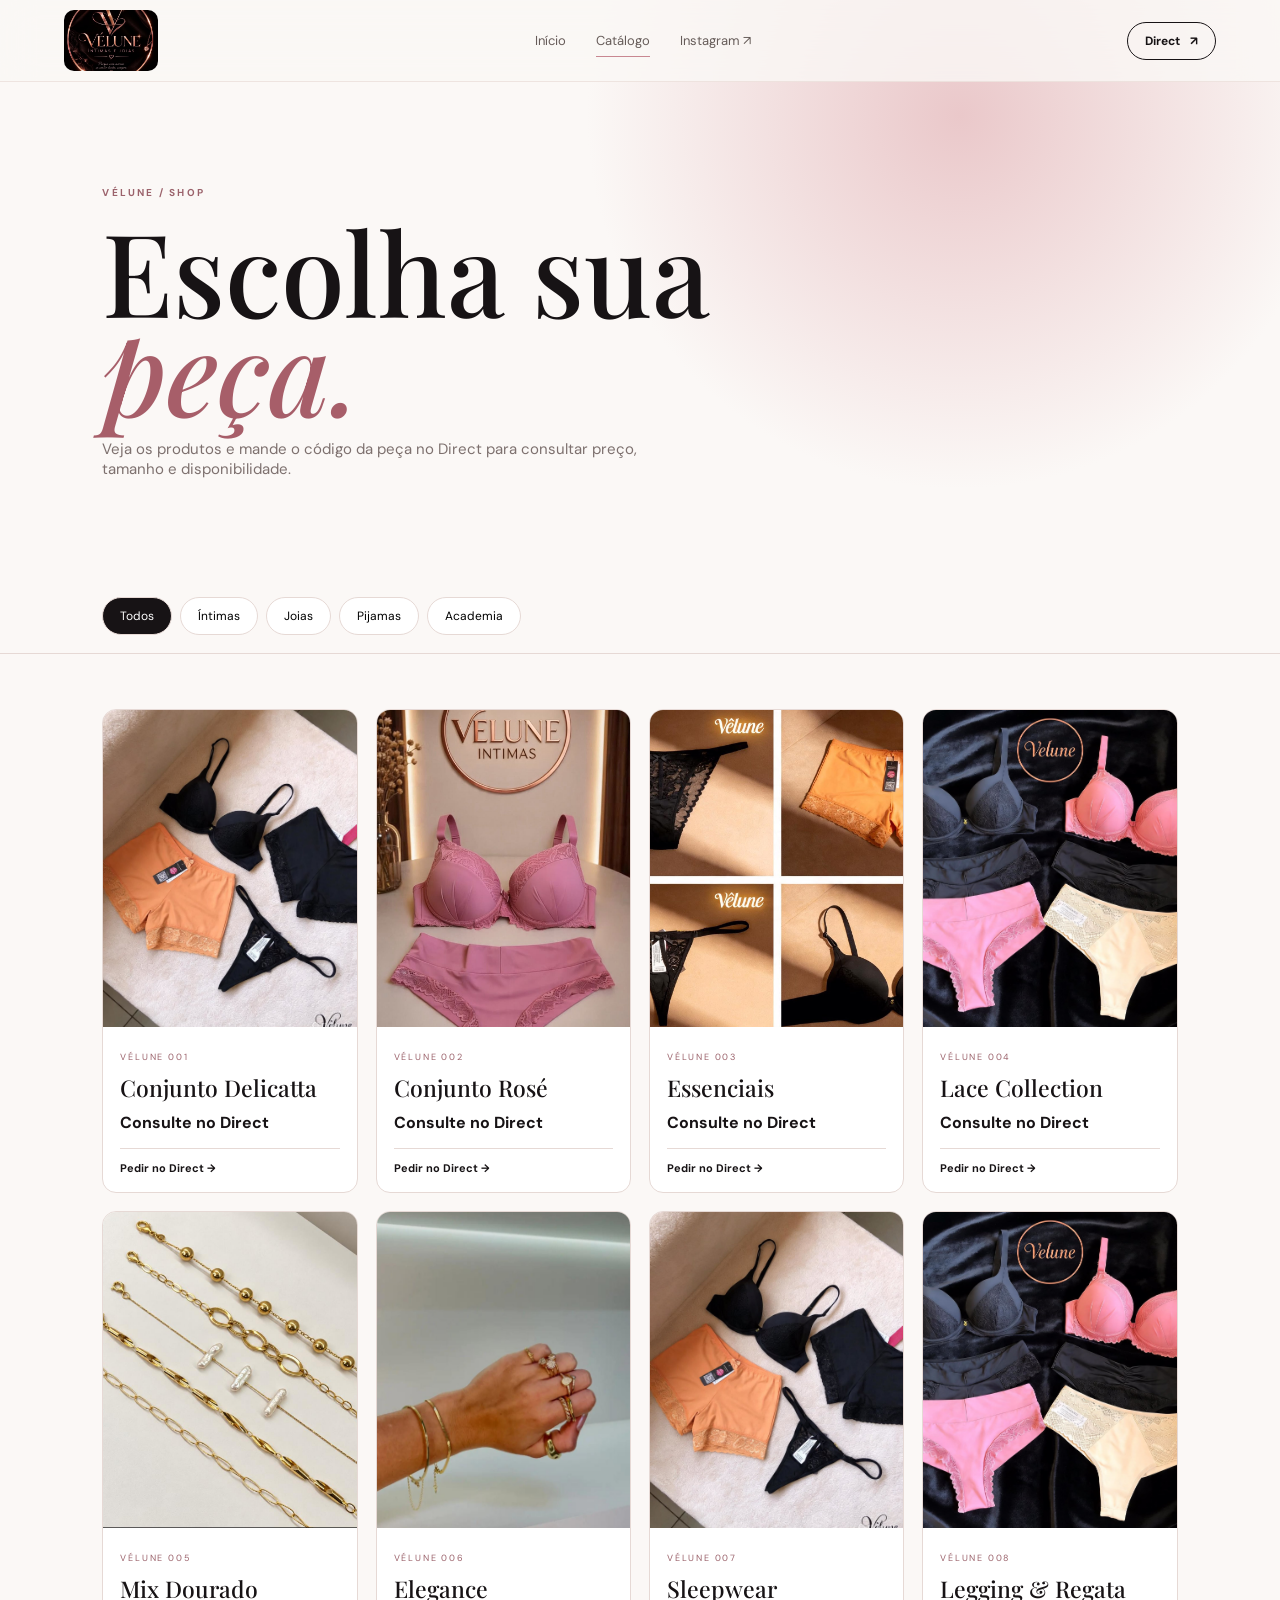
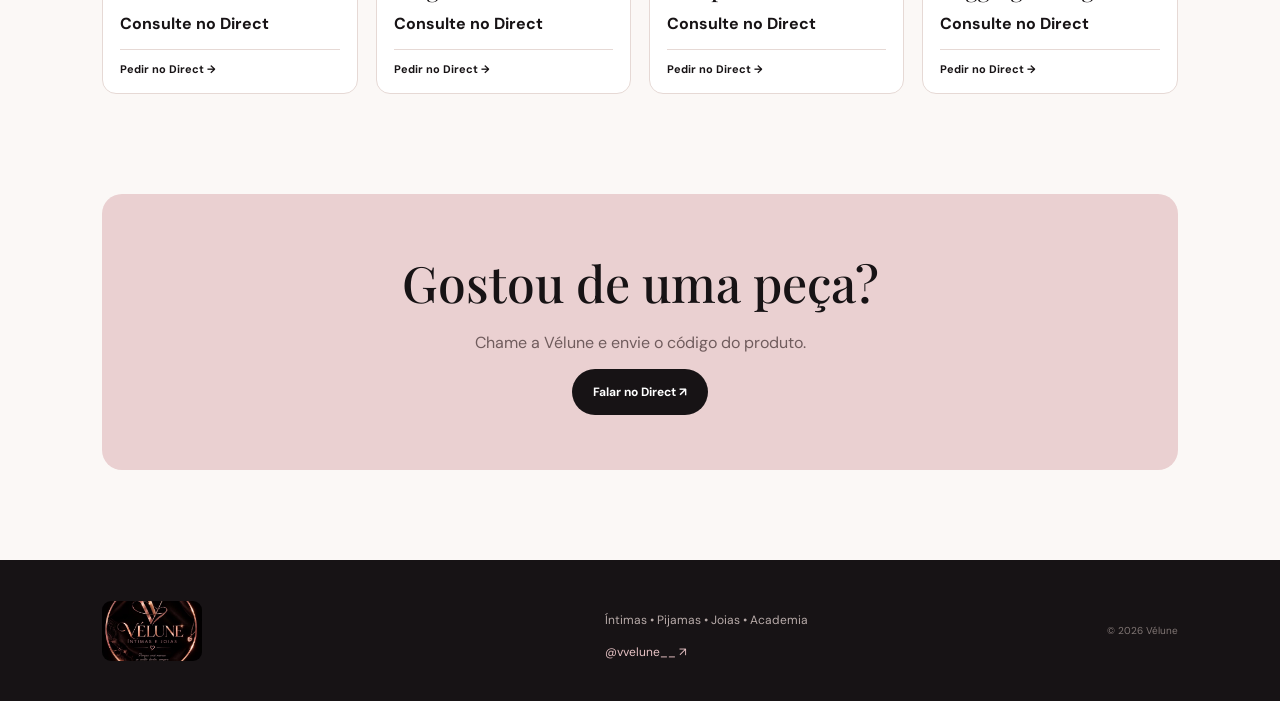
==== catalogo.html @ fad0ec9d "Add files via upload" ====
<!DOCTYPE html>
<html lang="pt-BR">
<head>
<meta charset="UTF-8"><meta name="viewport" content="width=device-width,initial-scale=1">
<title>Catálogo — Vélune</title>
<link rel="preconnect" href="https://fonts.googleapis.com"><link rel="preconnect" href="https://fonts.gstatic.com" crossorigin>
<link href="https://fonts.googleapis.com/css2?family=DM+Sans:wght@400;500;600;700&family=Playfair+Display:ital,wght@0,500;0,600;1,500&display=swap" rel="stylesheet">
<link rel="stylesheet" href="style.css">
</head>
<body>
<header class="header">
<a href="index.html" class="logo"><img src="assets/logo-principal.jpeg" alt="Vélune"></a>
<nav class="nav" aria-label="Navegação principal">
<a href="index.html">Início</a><a class="active" href="catalogo.html">Catálogo</a><a href="https://www.instagram.com/vvelune__/" target="_blank" rel="noopener noreferrer" rel="noopener noreferrer">Instagram ↗</a>
</nav>
<a class="header-btn" href="https://ig.me/m/vvelune__" target="_blank" rel="noopener noreferrer">Direct <span>↗</span></a><button class="menu" aria-label="Abrir menu" aria-expanded="false" type="button">☰</button>
</header>
<section class="catalog-hero"><div class="reveal"><small>VÉLUNE / SHOP</small><h1>Escolha sua<br><i>peça.</i></h1><p>Veja os produtos e mande o código da peça no Direct para consultar preço, tamanho e disponibilidade.</p></div></section>
<div class="filters"><button class="active" data-cat="all">Todos</button><button data-cat="intimas">Íntimas</button><button data-cat="joias">Joias</button><button data-cat="pijamas">Pijamas</button><button data-cat="fitness">Academia</button></div>
<section class="products">
<article class="product reveal" data-cat="intimas" id="intimas"><div class="product-img"><img src="assets/intimas-conjunto.jpeg" alt="Conjunto íntimo"></div><div class="product-info"><small>VÉLUNE 001</small><h3>Conjunto Delicatta</h3><strong class="price">Consulte no Direct</strong><a href="https://ig.me/m/vvelune__" target="_blank" rel="noopener noreferrer">Pedir no Direct →</a></div></article>
<article class="product reveal" data-cat="intimas"><div class="product-img"><img src="assets/logo-pink.jpeg" alt="Conjunto rosa"></div><div class="product-info"><small>VÉLUNE 002</small><h3>Conjunto Rosé</h3><strong class="price">Consulte no Direct</strong><a href="https://ig.me/m/vvelune__" target="_blank" rel="noopener noreferrer">Pedir no Direct →</a></div></article>
<article class="product reveal" data-cat="intimas"><div class="product-img"><img src="assets/intimas-colagem.jpeg" alt="Linha íntima"></div><div class="product-info"><small>VÉLUNE 003</small><h3>Essenciais</h3><strong class="price">Consulte no Direct</strong><a href="https://ig.me/m/vvelune__" target="_blank" rel="noopener noreferrer">Pedir no Direct →</a></div></article>
<article class="product reveal" data-cat="intimas"><div class="product-img"><img src="assets/intimas-variedades.jpeg" alt="Lingerie"></div><div class="product-info"><small>VÉLUNE 004</small><h3>Lace Collection</h3><strong class="price">Consulte no Direct</strong><a href="https://ig.me/m/vvelune__" target="_blank" rel="noopener noreferrer">Pedir no Direct →</a></div></article>
<article class="product reveal" data-cat="joias" id="joias"><div class="product-img"><img src="assets/joias-colecao.jpeg" alt="Joias douradas"></div><div class="product-info"><small>VÉLUNE 005</small><h3>Mix Dourado</h3><strong class="price">Consulte no Direct</strong><a href="https://ig.me/m/vvelune__" target="_blank" rel="noopener noreferrer">Pedir no Direct →</a></div></article>
<article class="product reveal" data-cat="joias"><div class="product-img"><img src="assets/joias-mao.jpeg" alt="Anéis e pulseiras"></div><div class="product-info"><small>VÉLUNE 006</small><h3>Elegance</h3><strong class="price">Consulte no Direct</strong><a href="https://ig.me/m/vvelune__" target="_blank" rel="noopener noreferrer">Pedir no Direct →</a></div></article>
<article class="product reveal" data-cat="pijamas" id="pijamas"><div class="product-img"><img src="assets/intimas-conjunto.jpeg" alt="Pijamas — consulte modelos"></div><div class="product-info"><small>VÉLUNE 007</small><h3>Sleepwear</h3><strong class="price">Consulte no Direct</strong><a href="https://ig.me/m/vvelune__" target="_blank" rel="noopener noreferrer">Pedir no Direct →</a></div></article>
<article class="product reveal" data-cat="fitness" id="fitness"><div class="product-img"><img src="assets/intimas-variedades.jpeg" alt="Academia — consulte modelos"></div><div class="product-info"><small>VÉLUNE 008</small><h3>Legging & Regata</h3><strong class="price">Consulte no Direct</strong><a href="https://ig.me/m/vvelune__" target="_blank" rel="noopener noreferrer">Pedir no Direct →</a></div></article>
</section>
<section class="catalog-bottom"><h2>Gostou de uma peça?</h2><p>Chame a Vélune e envie o código do produto.</p><a class="btn btn-dark" href="https://ig.me/m/vvelune__" target="_blank" rel="noopener noreferrer">Falar no Direct ↗</a></section>
<footer><div class="footer-logo"><img src="assets/logo-principal.jpeg" alt="Vélune"></div><div><p>Íntimas • Pijamas • Joias • Academia</p><a href="https://www.instagram.com/vvelune__/" target="_blank" rel="noopener noreferrer">@vvelune__ ↗</a></div><small>© 2026 Vélune</small></footer>
<script src="script.js"></script>
</body>
</html>
---- style.css ----
:root{--ink:#171315;--rose:#c88791;--rose2:#e8c3c5;--cream:#f7f1ee;--line:#e6d9d5;--muted:#7d706e;--white:#fff}
*{box-sizing:border-box}html{scroll-behavior:smooth}body{margin:0;color:var(--ink);background:#fbf8f6;font-family:"DM Sans",sans-serif;overflow-x:hidden}a{text-decoration:none;color:inherit}img{display:block;width:100%;height:100%;object-fit:cover}.header{height:82px;padding:9px 5vw;display:flex;align-items:center;justify-content:space-between;gap:30px;position:fixed;top:0;width:100%;z-index:30;background:rgba(251,248,246,.8);backdrop-filter:blur(18px);border-bottom:1px solid rgba(230,217,213,.65)}.logo{width:94px;height:61px;border-radius:10px;overflow:hidden;background:#fff}.nav{display:flex;gap:30px;font-size:13px;color:#665c59}.nav a{position:relative;padding:8px 0}.nav a:after{content:"";position:absolute;left:0;bottom:0;width:0;height:1px;background:var(--rose);transition:.3s}.nav a:hover:after,.nav .active:after{width:100%}.header-btn{border:1px solid var(--ink);border-radius:100px;padding:10px 17px;font-size:12px;font-weight:700}.header-btn span{margin-left:7px}.menu{display:none;background:none;border:0;font-size:22px}.hero{min-height:100vh;padding:150px 8vw 70px;display:grid;grid-template-columns:.95fr 1.05fr;gap:6vw;align-items:center;position:relative;overflow:hidden;background:linear-gradient(115deg,#fbf8f6 48%,#f1e2df 48%)}.hero-bg{position:absolute;width:600px;height:600px;border-radius:50%;background:#e7c1c3;filter:blur(90px);opacity:.3;right:-220px;top:90px;animation:pulse 7s ease-in-out infinite}.hero-content{position:relative;z-index:2}.pill{font-size:10px;letter-spacing:.22em;font-weight:700;color:#916069}.pill span{display:inline-block;width:7px;height:7px;border-radius:50%;background:var(--rose);margin-right:8px;animation:blink 1.5s infinite}.hero h1{font-family:"Playfair Display",serif;font-size:clamp(62px,8vw,112px);line-height:.86;font-weight:500;letter-spacing:-.055em;margin:22px 0}.hero h1 i,.section h2 i,.editorial h2 i,.statement h2 i,.ig-head h2 i,.catalog-hero h1 i{font-weight:500;color:#a75e69}.hero-content>p{max-width:480px;color:var(--muted);font-size:16px}.hero-buttons{display:flex;gap:10px;flex-wrap:wrap;margin-top:30px}.btn{display:inline-flex;align-items:center;justify-content:center;padding:15px 21px;border-radius:100px;font-size:12px;font-weight:700;transition:.25s}.btn:hover{transform:translateY(-4px);box-shadow:0 15px 30px #4c25251a}.btn-dark{background:var(--ink);color:#fff}.btn-light{background:#fff;border:1px solid var(--line)}.hero-gallery{height:650px;position:relative;max-width:630px;width:100%;justify-self:end}.hero-main{position:absolute;inset:0 12% 0 5%;border-radius:220px 20px 20px 20px;overflow:hidden;box-shadow:0 35px 80px #44282a26}.hero-side{position:absolute;width:36%;height:42%;right:0;bottom:2%;border:8px solid #fbf8f6;border-radius:16px;overflow:hidden;box-shadow:0 20px 50px #44282a20}.circle-stamp{position:absolute;left:-35px;top:12%;width:112px;height:112px;border-radius:50%;background:var(--ink);color:#fff;display:flex;flex-direction:column;align-items:center;justify-content:center;text-align:center;font-family:"Playfair Display",serif;font-size:20px;transform:rotate(-12deg);box-shadow:0 20px 40px #0002}.circle-stamp small{font:7px "DM Sans";letter-spacing:.18em;margin-top:5px}.float{animation:float 5s ease-in-out infinite}.float-slow{animation:float 6.5s ease-in-out infinite reverse}.scroll{position:absolute;bottom:25px;left:8vw;font-size:9px;letter-spacing:.25em;color:#8e817e}.scroll span{font-size:16px;margin-left:8px}.ticker{overflow:hidden;white-space:nowrap;background:var(--ink);color:#fff;font-family:"Playfair Display",serif;font-size:27px;padding:16px 0}.ticker div{display:inline-block;animation:ticker 25s linear infinite}.ticker span{color:var(--rose2);margin:0 18px}.section{padding:120px 8vw}.section-top{display:flex;justify-content:space-between;align-items:end;margin-bottom:45px}.section-top small,.editorial small,.statement small,.ig-head small,.catalog-hero small{font-size:10px;letter-spacing:.22em;font-weight:700;color:#9b626b}.section h2,.editorial h2,.ig-head h2{font:500 clamp(48px,6vw,76px)/.92 "Playfair Display";letter-spacing:-.04em;margin:12px 0}.section-top>p{max-width:370px;color:var(--muted);font-size:14px}.cards{display:grid;grid-template-columns:1fr 1fr 1fr;grid-auto-rows:330px;gap:15px}.collection-card{position:relative;overflow:hidden;border-radius:16px;cursor:pointer}.collection-card.tall{grid-row:span 2}.collection-card img{transition:transform .8s cubic-bezier(.2,.8,.2,1)}.collection-card:hover img{transform:scale(1.08)}.overlay{position:absolute;inset:0;background:linear-gradient(transparent 35%,#000b)}.card-copy{position:absolute;left:25px;right:25px;bottom:22px;color:#fff}.card-copy span{font-size:9px;letter-spacing:.2em;opacity:.7}.card-copy h3{font:500 34px "Playfair Display";margin:5px 0}.card-copy b{font-size:10px;letter-spacing:.08em}.editorial{display:grid;grid-template-columns:1.1fr .9fr;min-height:700px;background:var(--cream)}.editorial-photo{min-height:600px;overflow:hidden}.editorial-photo img{transition:transform 1.2s}.editorial:hover .editorial-photo img{transform:scale(1.04)}.editorial-copy{padding:80px 9vw;display:flex;flex-direction:column;justify-content:center}.editorial-copy p{max-width:480px;color:var(--muted);font-size:15px;line-height:1.8}.underlink{font-weight:700;font-size:12px;border-bottom:1px solid var(--ink);width:max-content;padding-bottom:8px;margin-top:20px}.underlink span{margin-left:15px}.statement{min-height:430px;background:#1b1516;color:#fff;display:flex;align-items:center;justify-content:center;text-align:center;gap:50px;padding:70px 20px}.statement-mark{width:125px;height:125px;border:1px solid #a9787c;border-radius:50%;display:grid;place-items:center;font:60px "Playfair Display";color:#e5b7bb;animation:spin 16s linear infinite}.statement h2{font:500 50px/1 "Playfair Display";margin:12px 0}.statement h2 i{color:#e5b7bb}.instagram{padding:110px 8vw}.ig-head{display:flex;justify-content:space-between;align-items:end;margin-bottom:40px}.ig-grid{display:grid;grid-template-columns:repeat(4,1fr);gap:12px}.ig-grid img{aspect-ratio:1/1;border-radius:12px;transition:transform .4s}.ig-grid img:hover{transform:translateY(-8px) rotate(1deg)}footer{background:var(--ink);color:#fff;padding:40px 8vw;display:grid;grid-template-columns:1fr 1fr auto;align-items:center;gap:30px}footer img{width:100px;height:60px;border-radius:9px}footer p,footer a{font-size:12px;color:#b8aba9}footer a{color:#e8c3c5}footer small{font-size:10px;color:#807674}.catalog-hero{padding:180px 8vw 85px;background:radial-gradient(circle at 75% 20%,#eac8ca,#fbf8f6 35%)}.catalog-hero h1{font:500 clamp(65px,9vw,120px)/.86 "Playfair Display";margin:20px 0}.catalog-hero p{max-width:600px;color:var(--muted);font-size:15px}.filters{position:sticky;top:82px;z-index:10;padding:18px 8vw;background:#fbf8f6ee;backdrop-filter:blur(14px);display:flex;gap:8px;border-bottom:1px solid var(--line)}.filters button{border:1px solid var(--line);background:#fff;padding:10px 17px;border-radius:100px;font:12px "DM Sans";cursor:pointer}.filters button.active,.filters button:hover{background:var(--ink);color:#fff}.products{padding:55px 8vw 100px;display:grid;grid-template-columns:repeat(4,1fr);gap:18px}.product{background:#fff;border:1px solid var(--line);border-radius:14px;overflow:hidden;transition:.35s}.product:hover{transform:translateY(-8px);box-shadow:0 25px 60px #4d2b2b18}.product-img{aspect-ratio:4/5;overflow:hidden}.product-img img{transition:transform .6s}.product:hover .product-img img{transform:scale(1.06)}.product-info{padding:17px}.product-info small{font-size:9px;letter-spacing:.2em;color:#9b626b}.product-info h3{font:500 23px "Playfair Display";margin:7px 0}.product-info strong{display:block;margin:9px 0 15px}.product-info a{font-size:11px;font-weight:700;border-top:1px solid var(--line);display:block;padding-top:12px}.catalog-bottom{margin:0 8vw 90px;padding:55px;text-align:center;background:#ead0d1;border-radius:20px}.catalog-bottom h2{font:500 50px "Playfair Display";margin:0 0 10px}.catalog-bottom p{color:#705c5d}.reveal{opacity:0;transform:translateY(35px);transition:opacity .8s ease,transform .8s ease}.reveal.visible{opacity:1;transform:none}.cursor,.cursor-ring{display:none;position:fixed;pointer-events:none;z-index:100}.cursor{width:7px;height:7px;background:var(--rose);border-radius:50%}.cursor-ring{width:32px;height:32px;border:1px solid #b56c7588;border-radius:50%;margin:-13px 0 0 -13px;transition:.08s}@keyframes float{50%{transform:translateY(-13px) rotate(1deg)}}@keyframes pulse{50%{transform:scale(1.15);opacity:.42}}@keyframes blink{50%{opacity:.25}}@keyframes ticker{to{transform:translateX(-50%)}}@keyframes spin{to{transform:rotate(360deg)}}@media(min-width:1000px){.cursor,.cursor-ring{display:block}}@media(max-width:850px){.header{height:70px;padding:8px 18px}.nav{display:none}.menu{display:block}.header-btn{font-size:10px}.hero{padding:125px 20px 60px;display:block;background:#fbf8f6}.hero h1{font-size:65px}.hero-gallery{height:480px;margin-top:35px}.hero-main{inset:0 8% 0 3%;border-radius:170px 15px 15px 15px}.hero-side{width:40%;height:40%}.circle-stamp{left:-5px}.scroll{display:none}.section,.instagram{padding:75px 20px}.section-top,.ig-head{display:block}.section-top>p{margin-top:25px}.cards{grid-template-columns:1fr 1fr;grid-auto-rows:260px}.collection-card.tall{grid-row:span 2}.editorial{grid-template-columns:1fr}.editorial-photo{min-height:430px}.editorial-copy{padding:60px 25px}.statement{display:block}.statement-mark{margin:0 auto 30px}.statement h2{font-size:39px}.ig-grid{grid-template-columns:1fr 1fr}.products{grid-template-columns:1fr 1fr;padding:35px 20px 70px}.filters{padding:12px 20px;top:70px;overflow:auto}.catalog-hero{padding:135px 20px 65px}.catalog-bottom{margin:0 20px 70px;padding:35px 20px}.catalog-bottom h2{font-size:38px}footer{grid-template-columns:1fr;padding:35px 20px}}@media(max-width:480px){.hero h1{font-size:56px}.hero-gallery{height:390px}.cards{grid-auto-rows:220px}.card-copy h3{font-size:27px}.products{gap:10px}.product-info{padding:12px}.product-info h3{font-size:19px}}

/* Correções de navegação, filtros e acessibilidade */
.nav{display:flex;gap:30px;font-size:13px;color:#665c59;align-items:center}
.nav a{position:relative;padding:8px 0}
.nav a:after{content:"";position:absolute;left:0;bottom:0;width:0;height:1px;background:var(--rose);transition:.3s}
.nav a:hover:after,.nav a.active:after{width:100%}
.product.is-hidden{display:none}
.product.visible{opacity:1;transform:none}
.menu{cursor:pointer;line-height:1}

@media(max-width:850px){
  .nav{
    position:absolute;
    top:70px;
    left:12px;
    right:12px;
    display:flex;
    flex-direction:column;
    align-items:stretch;
    gap:2px;
    padding:10px;
    background:rgba(251,248,246,.97);
    border:1px solid var(--line);
    border-radius:16px;
    box-shadow:0 18px 50px rgba(40,20,20,.12);
    backdrop-filter:blur(18px);
    opacity:0;
    visibility:hidden;
    transform:translateY(-8px);
    transition:.22s ease;
  }
  .nav.open{opacity:1;visibility:visible;transform:none}
  .nav a{padding:13px 12px;border-radius:10px}
  .nav a:hover{background:#f4e7e5}
  .nav a:after{display:none}
  .header-btn{margin-left:auto}
  .header{gap:10px}
  .logo{width:82px;height:54px}
  .products{grid-template-columns:repeat(2,minmax(0,1fr))}
}
@media(max-width:480px){
  .header-btn{padding:9px 12px}
  .products{grid-template-columns:1fr}
  .product-info h3{font-size:21px}
  .filters{scrollbar-width:none}
  .filters::-webkit-scrollbar{display:none}
}
@media(prefers-reduced-motion:reduce){
  html{scroll-behavior:auto}
  *,*::before,*::after{animation-duration:.01ms!important;animation-iteration-count:1!important;transition-duration:.01ms!important}
}
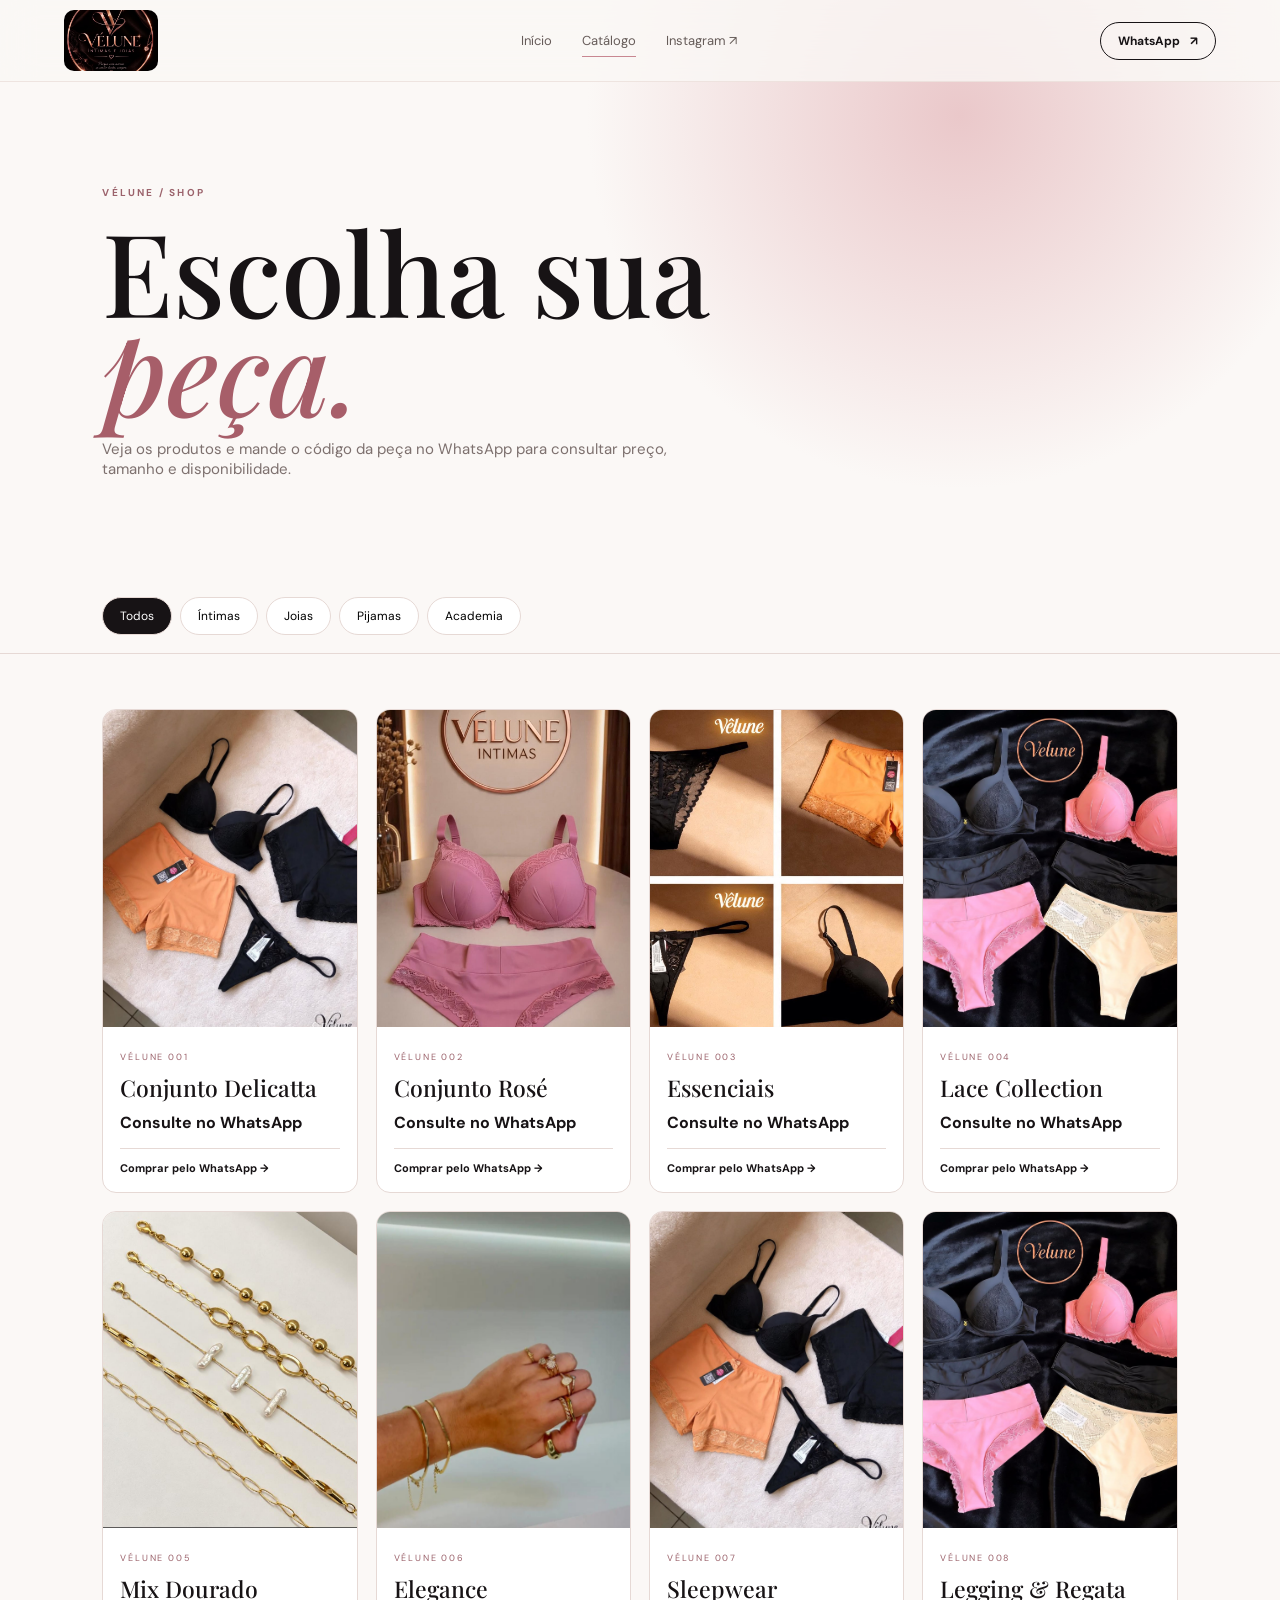
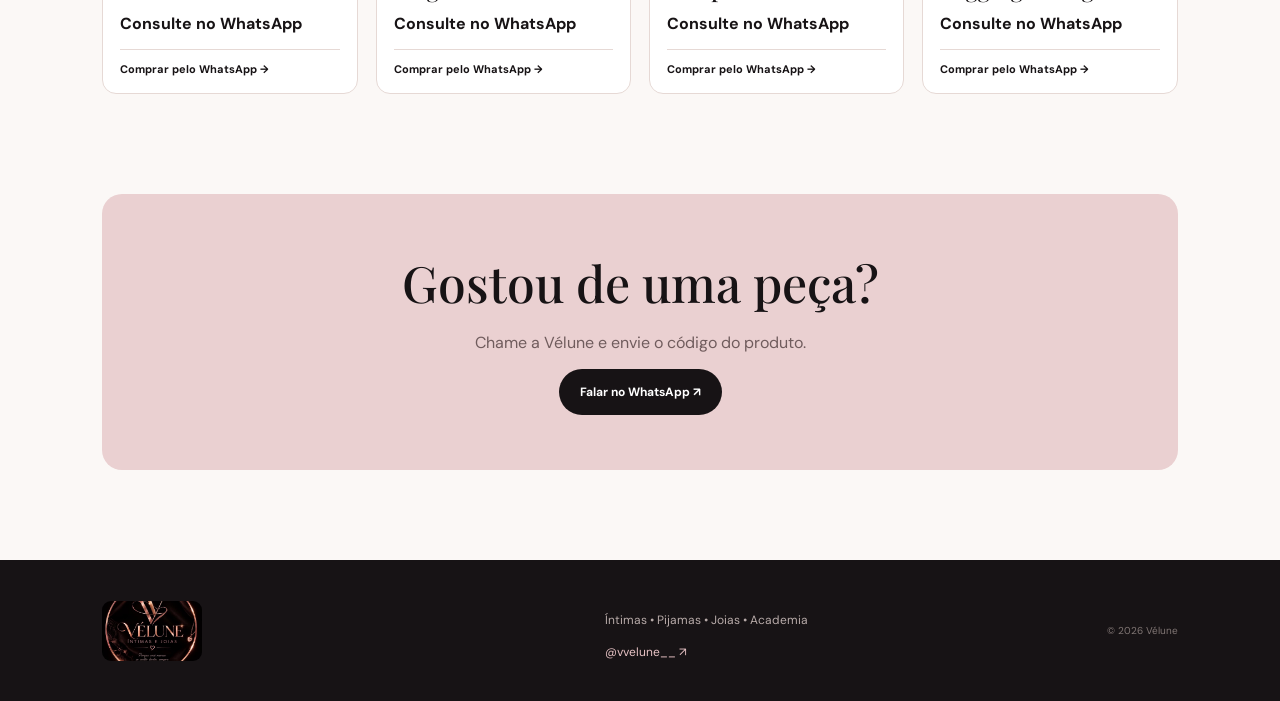
==== commit a0576220: "Add files via upload" ====
--- a/catalogo.html
+++ b/catalogo.html
@@ -11,23 +11,23 @@
 <header class="header">
 <a href="index.html" class="logo"><img src="assets/logo-principal.jpeg" alt="Vélune"></a>
 <nav class="nav" aria-label="Navegação principal">
-<a href="index.html">Início</a><a class="active" href="catalogo.html">Catálogo</a><a href="https://www.instagram.com/vvelune__/" target="_blank" rel="noopener noreferrer" rel="noopener noreferrer">Instagram ↗</a>
+<a href="index.html">Início</a><a class="active" href="catalogo.html">Catálogo</a><a href="https://www.instagram.com/vvelune__/" target="_blank" rel="noopener noreferrer">Instagram ↗</a>
 </nav>
-<a class="header-btn" href="https://ig.me/m/vvelune__" target="_blank" rel="noopener noreferrer">Direct <span>↗</span></a><button class="menu" aria-label="Abrir menu" aria-expanded="false" type="button">☰</button>
+<a class="header-btn" href="https://wa.me/5548996984121" target="_blank" rel="noopener noreferrer">WhatsApp <span>↗</span></a><button class="menu" aria-label="Abrir menu" aria-expanded="false" type="button"></button>
 </header>
-<section class="catalog-hero"><div class="reveal"><small>VÉLUNE / SHOP</small><h1>Escolha sua<br><i>peça.</i></h1><p>Veja os produtos e mande o código da peça no Direct para consultar preço, tamanho e disponibilidade.</p></div></section>
+<section class="catalog-hero"><div class="reveal"><small>VÉLUNE / SHOP</small><h1>Escolha sua<br><i>peça.</i></h1><p>Veja os produtos e mande o código da peça no WhatsApp para consultar preço, tamanho e disponibilidade.</p></div></section>
 <div class="filters"><button class="active" data-cat="all">Todos</button><button data-cat="intimas">Íntimas</button><button data-cat="joias">Joias</button><button data-cat="pijamas">Pijamas</button><button data-cat="fitness">Academia</button></div>
 <section class="products">
-<article class="product reveal" data-cat="intimas" id="intimas"><div class="product-img"><img src="assets/intimas-conjunto.jpeg" alt="Conjunto íntimo"></div><div class="product-info"><small>VÉLUNE 001</small><h3>Conjunto Delicatta</h3><strong class="price">Consulte no Direct</strong><a href="https://ig.me/m/vvelune__" target="_blank" rel="noopener noreferrer">Pedir no Direct →</a></div></article>
-<article class="product reveal" data-cat="intimas"><div class="product-img"><img src="assets/logo-pink.jpeg" alt="Conjunto rosa"></div><div class="product-info"><small>VÉLUNE 002</small><h3>Conjunto Rosé</h3><strong class="price">Consulte no Direct</strong><a href="https://ig.me/m/vvelune__" target="_blank" rel="noopener noreferrer">Pedir no Direct →</a></div></article>
-<article class="product reveal" data-cat="intimas"><div class="product-img"><img src="assets/intimas-colagem.jpeg" alt="Linha íntima"></div><div class="product-info"><small>VÉLUNE 003</small><h3>Essenciais</h3><strong class="price">Consulte no Direct</strong><a href="https://ig.me/m/vvelune__" target="_blank" rel="noopener noreferrer">Pedir no Direct →</a></div></article>
-<article class="product reveal" data-cat="intimas"><div class="product-img"><img src="assets/intimas-variedades.jpeg" alt="Lingerie"></div><div class="product-info"><small>VÉLUNE 004</small><h3>Lace Collection</h3><strong class="price">Consulte no Direct</strong><a href="https://ig.me/m/vvelune__" target="_blank" rel="noopener noreferrer">Pedir no Direct →</a></div></article>
-<article class="product reveal" data-cat="joias" id="joias"><div class="product-img"><img src="assets/joias-colecao.jpeg" alt="Joias douradas"></div><div class="product-info"><small>VÉLUNE 005</small><h3>Mix Dourado</h3><strong class="price">Consulte no Direct</strong><a href="https://ig.me/m/vvelune__" target="_blank" rel="noopener noreferrer">Pedir no Direct →</a></div></article>
-<article class="product reveal" data-cat="joias"><div class="product-img"><img src="assets/joias-mao.jpeg" alt="Anéis e pulseiras"></div><div class="product-info"><small>VÉLUNE 006</small><h3>Elegance</h3><strong class="price">Consulte no Direct</strong><a href="https://ig.me/m/vvelune__" target="_blank" rel="noopener noreferrer">Pedir no Direct →</a></div></article>
-<article class="product reveal" data-cat="pijamas" id="pijamas"><div class="product-img"><img src="assets/intimas-conjunto.jpeg" alt="Pijamas — consulte modelos"></div><div class="product-info"><small>VÉLUNE 007</small><h3>Sleepwear</h3><strong class="price">Consulte no Direct</strong><a href="https://ig.me/m/vvelune__" target="_blank" rel="noopener noreferrer">Pedir no Direct →</a></div></article>
-<article class="product reveal" data-cat="fitness" id="fitness"><div class="product-img"><img src="assets/intimas-variedades.jpeg" alt="Academia — consulte modelos"></div><div class="product-info"><small>VÉLUNE 008</small><h3>Legging & Regata</h3><strong class="price">Consulte no Direct</strong><a href="https://ig.me/m/vvelune__" target="_blank" rel="noopener noreferrer">Pedir no Direct →</a></div></article>
+<article class="product reveal" data-cat="intimas" id="intimas"><div class="product-img"><img src="assets/intimas-conjunto.jpeg" alt="Conjunto íntimo"></div><div class="product-info"><small>VÉLUNE 001</small><h3>Conjunto Delicatta</h3><strong class="price">Consulte no WhatsApp</strong><a href="https://wa.me/5548996984121?text=Ol%C3%A1%21%20Tenho%20interesse%20em%20Conjunto%20Delicatta." target="_blank" rel="noopener noreferrer">Comprar pelo WhatsApp →</a></div></article>
+<article class="product reveal" data-cat="intimas"><div class="product-img"><img src="assets/logo-pink.jpeg" alt="Conjunto rosa"></div><div class="product-info"><small>VÉLUNE 002</small><h3>Conjunto Rosé</h3><strong class="price">Consulte no WhatsApp</strong><a href="https://wa.me/5548996984121?text=Ol%C3%A1%21%20Tenho%20interesse%20em%20Conjunto%20Ros%C3%A9." target="_blank" rel="noopener noreferrer">Comprar pelo WhatsApp →</a></div></article>
+<article class="product reveal" data-cat="intimas"><div class="product-img"><img src="assets/intimas-colagem.jpeg" alt="Linha íntima"></div><div class="product-info"><small>VÉLUNE 003</small><h3>Essenciais</h3><strong class="price">Consulte no WhatsApp</strong><a href="https://wa.me/5548996984121?text=Ol%C3%A1%21%20Tenho%20interesse%20em%20Essenciais." target="_blank" rel="noopener noreferrer">Comprar pelo WhatsApp →</a></div></article>
+<article class="product reveal" data-cat="intimas"><div class="product-img"><img src="assets/intimas-variedades.jpeg" alt="Lingerie"></div><div class="product-info"><small>VÉLUNE 004</small><h3>Lace Collection</h3><strong class="price">Consulte no WhatsApp</strong><a href="https://wa.me/5548996984121?text=Ol%C3%A1%21%20Tenho%20interesse%20em%20Lace%20Collection." target="_blank" rel="noopener noreferrer">Comprar pelo WhatsApp →</a></div></article>
+<article class="product reveal" data-cat="joias" id="joias"><div class="product-img"><img src="assets/joias-colecao.jpeg" alt="Joias douradas"></div><div class="product-info"><small>VÉLUNE 005</small><h3>Mix Dourado</h3><strong class="price">Consulte no WhatsApp</strong><a href="https://wa.me/5548996984121?text=Ol%C3%A1%21%20Tenho%20interesse%20em%20Mix%20Dourado." target="_blank" rel="noopener noreferrer">Comprar pelo WhatsApp →</a></div></article>
+<article class="product reveal" data-cat="joias"><div class="product-img"><img src="assets/joias-mao.jpeg" alt="Anéis e pulseiras"></div><div class="product-info"><small>VÉLUNE 006</small><h3>Elegance</h3><strong class="price">Consulte no WhatsApp</strong><a href="https://wa.me/5548996984121?text=Ol%C3%A1%21%20Tenho%20interesse%20em%20Elegance." target="_blank" rel="noopener noreferrer">Comprar pelo WhatsApp →</a></div></article>
+<article class="product reveal" data-cat="pijamas" id="pijamas"><div class="product-img"><img src="assets/intimas-conjunto.jpeg" alt="Pijamas — consulte modelos"></div><div class="product-info"><small>VÉLUNE 007</small><h3>Sleepwear</h3><strong class="price">Consulte no WhatsApp</strong><a href="https://wa.me/5548996984121?text=Ol%C3%A1%21%20Tenho%20interesse%20em%20Sleepwear." target="_blank" rel="noopener noreferrer">Comprar pelo WhatsApp →</a></div></article>
+<article class="product reveal" data-cat="fitness" id="fitness"><div class="product-img"><img src="assets/intimas-variedades.jpeg" alt="Academia — consulte modelos"></div><div class="product-info"><small>VÉLUNE 008</small><h3>Legging & Regata</h3><strong class="price">Consulte no WhatsApp</strong><a href="https://wa.me/5548996984121?text=Ol%C3%A1%21%20Tenho%20interesse%20em%20Legging%20%26%20Regata." target="_blank" rel="noopener noreferrer">Comprar pelo WhatsApp →</a></div></article>
 </section>
-<section class="catalog-bottom"><h2>Gostou de uma peça?</h2><p>Chame a Vélune e envie o código do produto.</p><a class="btn btn-dark" href="https://ig.me/m/vvelune__" target="_blank" rel="noopener noreferrer">Falar no Direct ↗</a></section>
+<section class="catalog-bottom"><h2>Gostou de uma peça?</h2><p>Chame a Vélune e envie o código do produto.</p><a class="btn btn-dark" href="https://wa.me/5548996984121" target="_blank" rel="noopener noreferrer">Falar no WhatsApp ↗</a></section>
 <footer><div class="footer-logo"><img src="assets/logo-principal.jpeg" alt="Vélune"></div><div><p>Íntimas • Pijamas • Joias • Academia</p><a href="https://www.instagram.com/vvelune__/" target="_blank" rel="noopener noreferrer">@vvelune__ ↗</a></div><small>© 2026 Vélune</small></footer>
 <script src="script.js"></script>
 </body>
--- a/style.css
+++ b/style.css
@@ -51,3 +51,5 @@
   html{scroll-behavior:auto}
   *,*::before,*::after{animation-duration:.01ms!important;animation-iteration-count:1!important;transition-duration:.01ms!important}
 }
+
+.whatsapp-link{font-weight:600}.whatsapp-link:hover{color:#7d5b58}
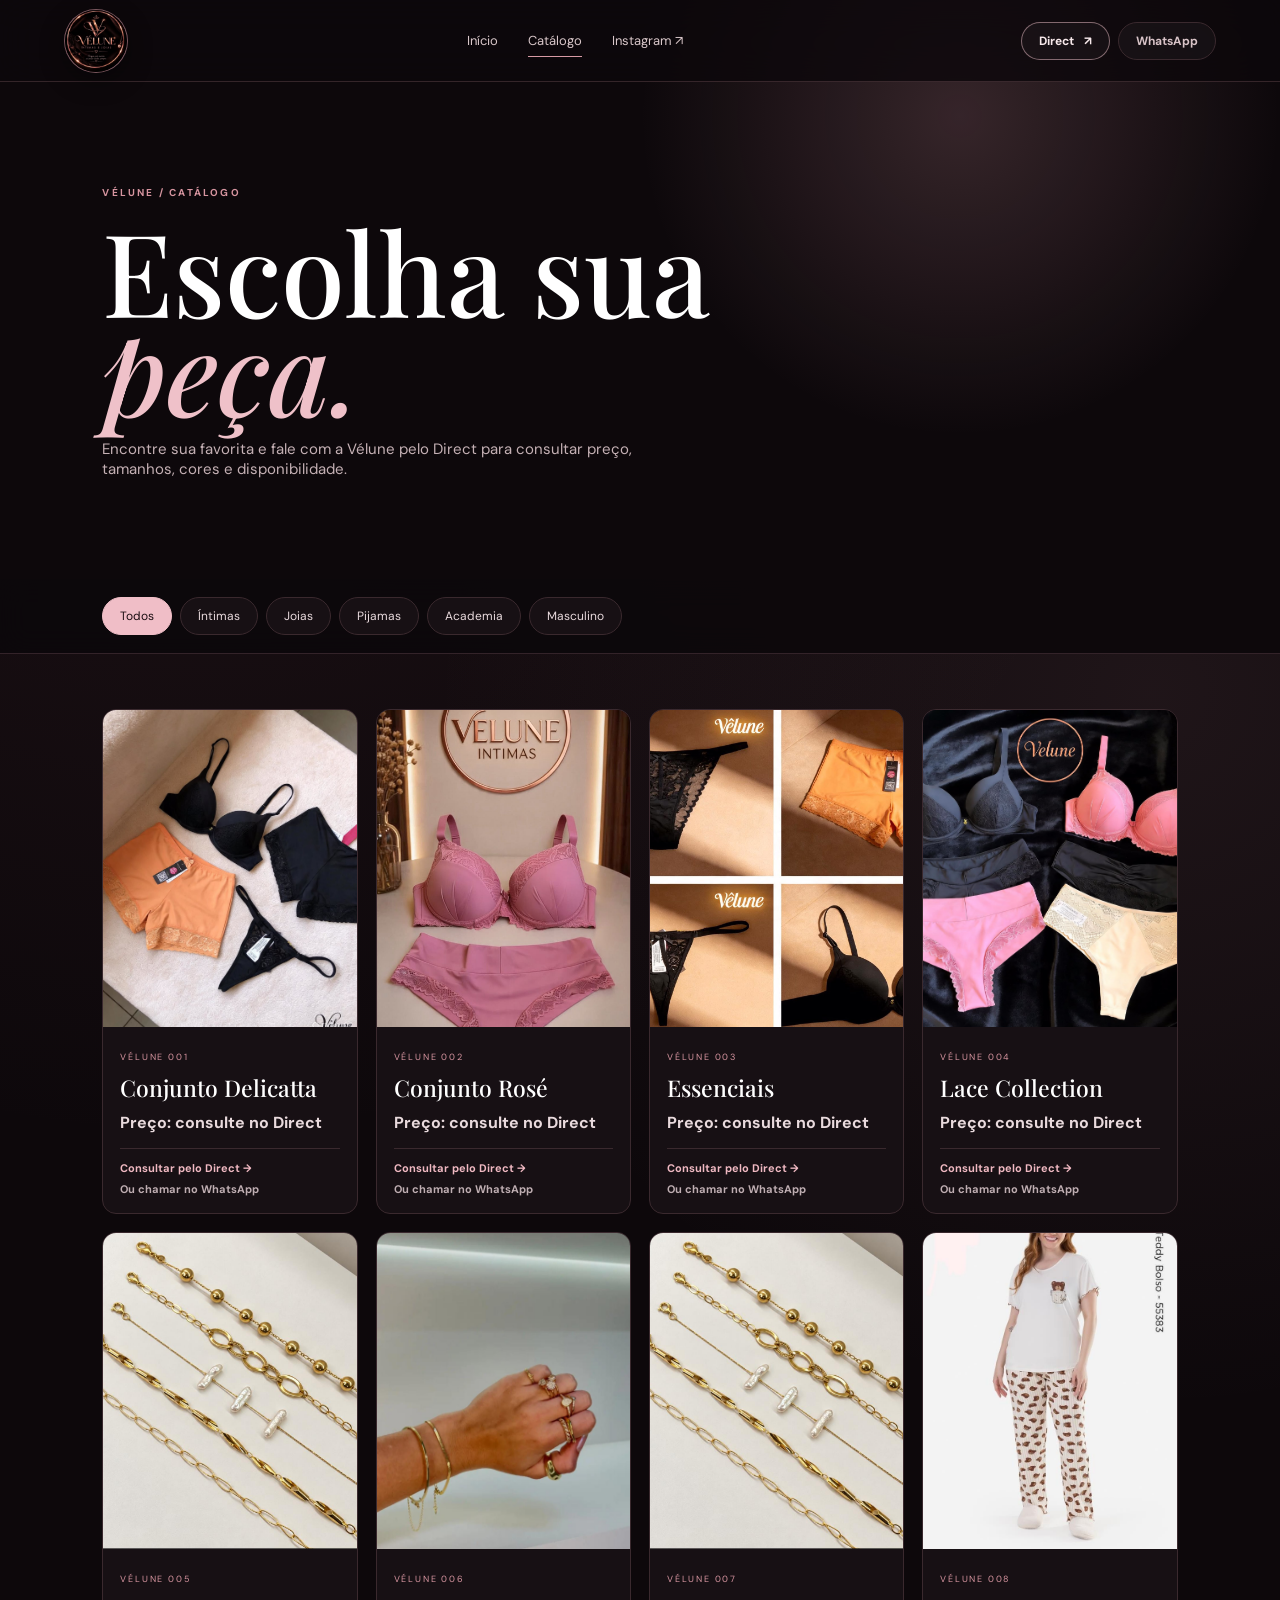
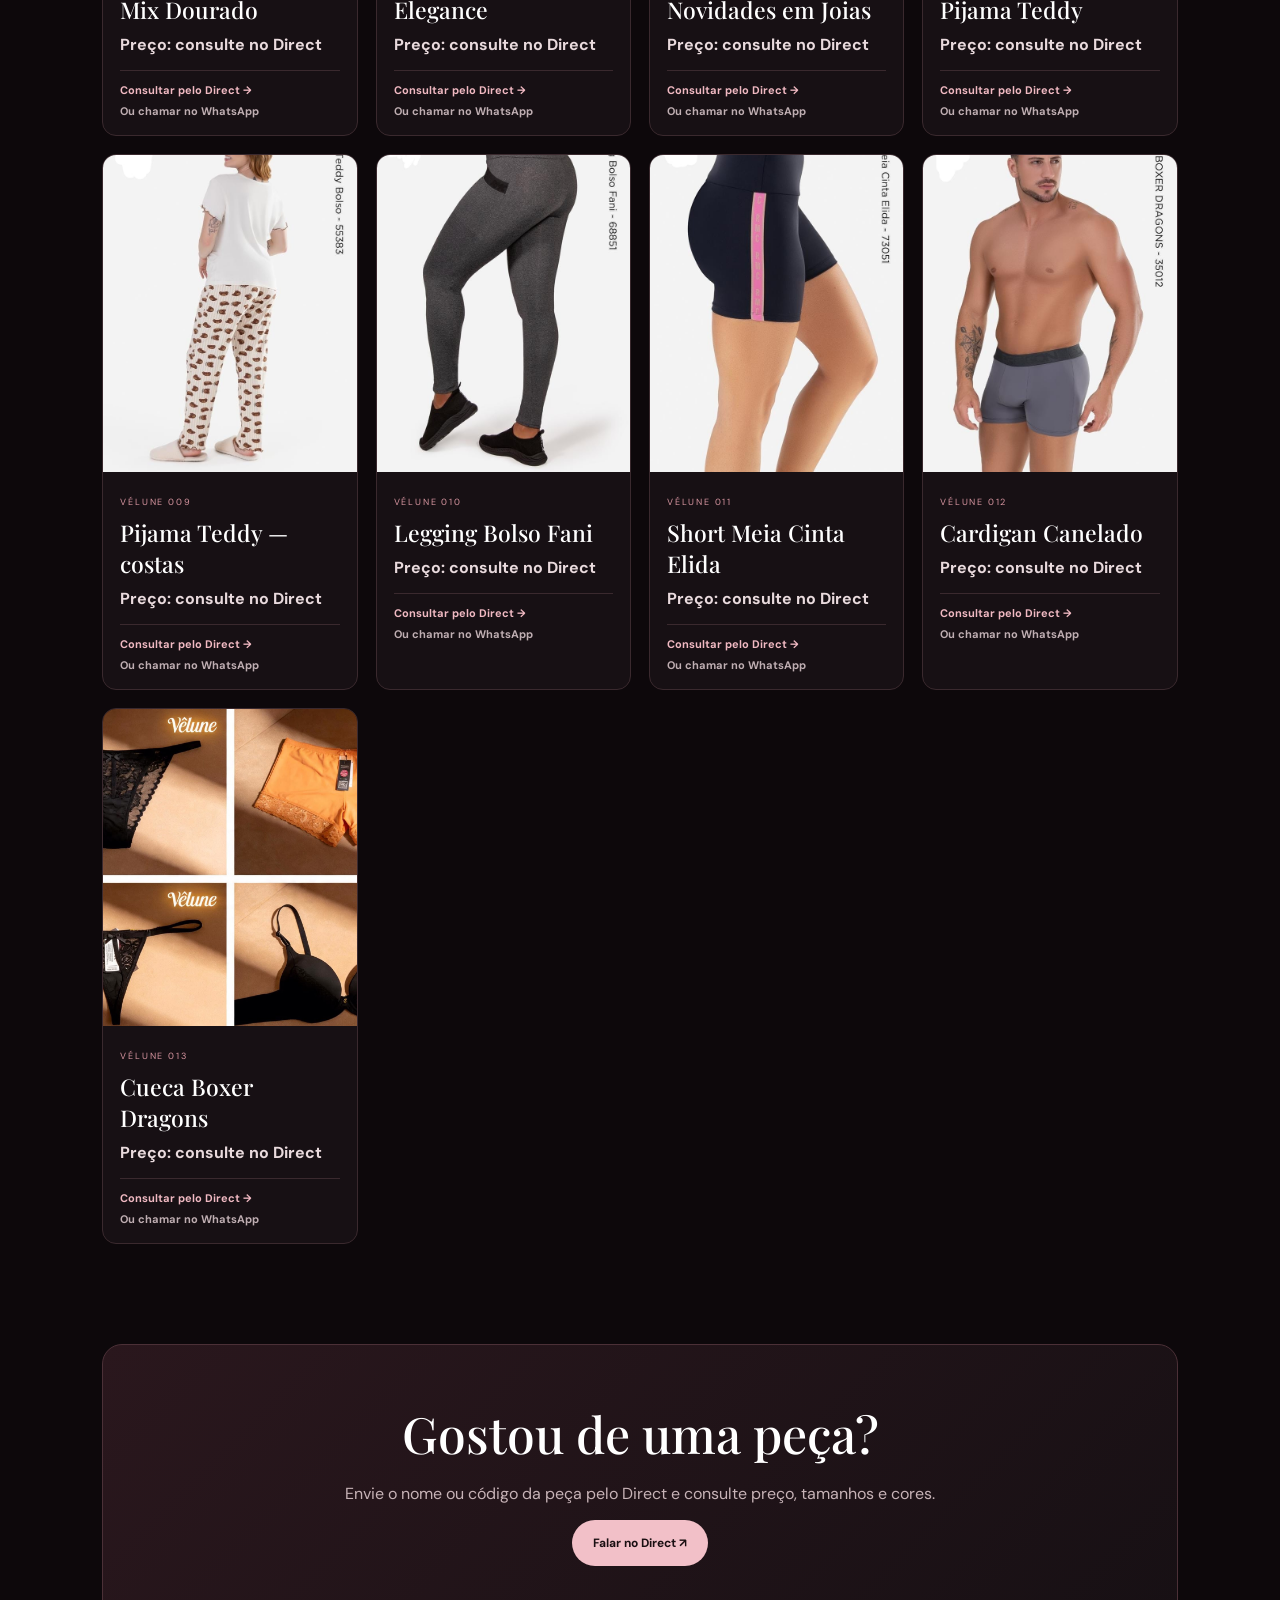
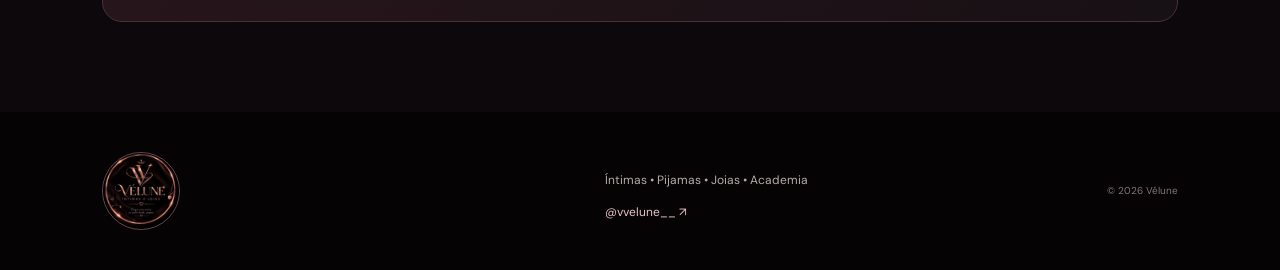
==== commit 5c20b174: "Add files via upload" ====
--- a/catalogo.html
+++ b/catalogo.html
@@ -1,34 +1 @@
-<!DOCTYPE html>
-<html lang="pt-BR">
-<head>
-<meta charset="UTF-8"><meta name="viewport" content="width=device-width,initial-scale=1">
-<title>Catálogo — Vélune</title>
-<link rel="preconnect" href="https://fonts.googleapis.com"><link rel="preconnect" href="https://fonts.gstatic.com" crossorigin>
-<link href="https://fonts.googleapis.com/css2?family=DM+Sans:wght@400;500;600;700&family=Playfair+Display:ital,wght@0,500;0,600;1,500&display=swap" rel="stylesheet">
-<link rel="stylesheet" href="style.css">
-</head>
-<body>
-<header class="header">
-<a href="index.html" class="logo"><img src="assets/logo-principal.jpeg" alt="Vélune"></a>
-<nav class="nav" aria-label="Navegação principal">
-<a href="index.html">Início</a><a class="active" href="catalogo.html">Catálogo</a><a href="https://www.instagram.com/vvelune__/" target="_blank" rel="noopener noreferrer">Instagram ↗</a>
-</nav>
-<a class="header-btn" href="https://wa.me/5548996984121" target="_blank" rel="noopener noreferrer">WhatsApp <span>↗</span></a><button class="menu" aria-label="Abrir menu" aria-expanded="false" type="button"></button>
-</header>
-<section class="catalog-hero"><div class="reveal"><small>VÉLUNE / SHOP</small><h1>Escolha sua<br><i>peça.</i></h1><p>Veja os produtos e mande o código da peça no WhatsApp para consultar preço, tamanho e disponibilidade.</p></div></section>
-<div class="filters"><button class="active" data-cat="all">Todos</button><button data-cat="intimas">Íntimas</button><button data-cat="joias">Joias</button><button data-cat="pijamas">Pijamas</button><button data-cat="fitness">Academia</button></div>
-<section class="products">
-<article class="product reveal" data-cat="intimas" id="intimas"><div class="product-img"><img src="assets/intimas-conjunto.jpeg" alt="Conjunto íntimo"></div><div class="product-info"><small>VÉLUNE 001</small><h3>Conjunto Delicatta</h3><strong class="price">Consulte no WhatsApp</strong><a href="https://wa.me/5548996984121?text=Ol%C3%A1%21%20Tenho%20interesse%20em%20Conjunto%20Delicatta." target="_blank" rel="noopener noreferrer">Comprar pelo WhatsApp →</a></div></article>
-<article class="product reveal" data-cat="intimas"><div class="product-img"><img src="assets/logo-pink.jpeg" alt="Conjunto rosa"></div><div class="product-info"><small>VÉLUNE 002</small><h3>Conjunto Rosé</h3><strong class="price">Consulte no WhatsApp</strong><a href="https://wa.me/5548996984121?text=Ol%C3%A1%21%20Tenho%20interesse%20em%20Conjunto%20Ros%C3%A9." target="_blank" rel="noopener noreferrer">Comprar pelo WhatsApp →</a></div></article>
-<article class="product reveal" data-cat="intimas"><div class="product-img"><img src="assets/intimas-colagem.jpeg" alt="Linha íntima"></div><div class="product-info"><small>VÉLUNE 003</small><h3>Essenciais</h3><strong class="price">Consulte no WhatsApp</strong><a href="https://wa.me/5548996984121?text=Ol%C3%A1%21%20Tenho%20interesse%20em%20Essenciais." target="_blank" rel="noopener noreferrer">Comprar pelo WhatsApp →</a></div></article>
-<article class="product reveal" data-cat="intimas"><div class="product-img"><img src="assets/intimas-variedades.jpeg" alt="Lingerie"></div><div class="product-info"><small>VÉLUNE 004</small><h3>Lace Collection</h3><strong class="price">Consulte no WhatsApp</strong><a href="https://wa.me/5548996984121?text=Ol%C3%A1%21%20Tenho%20interesse%20em%20Lace%20Collection." target="_blank" rel="noopener noreferrer">Comprar pelo WhatsApp →</a></div></article>
-<article class="product reveal" data-cat="joias" id="joias"><div class="product-img"><img src="assets/joias-colecao.jpeg" alt="Joias douradas"></div><div class="product-info"><small>VÉLUNE 005</small><h3>Mix Dourado</h3><strong class="price">Consulte no WhatsApp</strong><a href="https://wa.me/5548996984121?text=Ol%C3%A1%21%20Tenho%20interesse%20em%20Mix%20Dourado." target="_blank" rel="noopener noreferrer">Comprar pelo WhatsApp →</a></div></article>
-<article class="product reveal" data-cat="joias"><div class="product-img"><img src="assets/joias-mao.jpeg" alt="Anéis e pulseiras"></div><div class="product-info"><small>VÉLUNE 006</small><h3>Elegance</h3><strong class="price">Consulte no WhatsApp</strong><a href="https://wa.me/5548996984121?text=Ol%C3%A1%21%20Tenho%20interesse%20em%20Elegance." target="_blank" rel="noopener noreferrer">Comprar pelo WhatsApp →</a></div></article>
-<article class="product reveal" data-cat="pijamas" id="pijamas"><div class="product-img"><img src="assets/intimas-conjunto.jpeg" alt="Pijamas — consulte modelos"></div><div class="product-info"><small>VÉLUNE 007</small><h3>Sleepwear</h3><strong class="price">Consulte no WhatsApp</strong><a href="https://wa.me/5548996984121?text=Ol%C3%A1%21%20Tenho%20interesse%20em%20Sleepwear." target="_blank" rel="noopener noreferrer">Comprar pelo WhatsApp →</a></div></article>
-<article class="product reveal" data-cat="fitness" id="fitness"><div class="product-img"><img src="assets/intimas-variedades.jpeg" alt="Academia — consulte modelos"></div><div class="product-info"><small>VÉLUNE 008</small><h3>Legging & Regata</h3><strong class="price">Consulte no WhatsApp</strong><a href="https://wa.me/5548996984121?text=Ol%C3%A1%21%20Tenho%20interesse%20em%20Legging%20%26%20Regata." target="_blank" rel="noopener noreferrer">Comprar pelo WhatsApp →</a></div></article>
-</section>
-<section class="catalog-bottom"><h2>Gostou de uma peça?</h2><p>Chame a Vélune e envie o código do produto.</p><a class="btn btn-dark" href="https://wa.me/5548996984121" target="_blank" rel="noopener noreferrer">Falar no WhatsApp ↗</a></section>
-<footer><div class="footer-logo"><img src="assets/logo-principal.jpeg" alt="Vélune"></div><div><p>Íntimas • Pijamas • Joias • Academia</p><a href="https://www.instagram.com/vvelune__/" target="_blank" rel="noopener noreferrer">@vvelune__ ↗</a></div><small>© 2026 Vélune</small></footer>
-<script src="script.js"></script>
-</body>
-</html>+<!DOCTYPE html><html lang="pt-BR"><head><meta charset="UTF-8"><meta name="viewport" content="width=device-width,initial-scale=1"><title>Catálogo — Vélune</title><meta name="description" content="Catálogo Vélune: íntimas, pijamas, joias, academia e peças selecionadas."><link rel="preconnect" href="https://fonts.googleapis.com"><link rel="preconnect" href="https://fonts.gstatic.com" crossorigin><link href="https://fonts.googleapis.com/css2?family=DM+Sans:wght@400;500;600;700&family=Playfair+Display:ital,wght@0,500;0,600;1,500&display=swap" rel="stylesheet"><link rel="stylesheet" href="style.css"><link rel="icon" type="image/jpeg" href="assets/logo-velune-redonda.jpeg"></head><body><header class="header"><a href="index.html" class="logo"><img src="assets/logo-velune-redonda.jpeg" alt="Vélune"></a><nav class="nav" aria-label="Navegação principal"><a href="index.html">Início</a><a class="active" href="catalogo.html">Catálogo</a><a href="https://www.instagram.com/vvelune__/" target="_blank" rel="noopener noreferrer">Instagram ↗</a></nav><div class="header-actions"><a class="header-btn" href="https://ig.me/m/vvelune__" target="_blank" rel="noopener noreferrer">Direct <span>↗</span></a><a class="header-btn secondary" href="https://wa.me/5548996984121" target="_blank" rel="noopener noreferrer">WhatsApp</a></div><button class="menu" aria-label="Abrir menu" aria-expanded="false" type="button"></button></header><section class="catalog-hero"><div class="reveal"><small>VÉLUNE / CATÁLOGO</small><h1>Escolha sua<br><i>peça.</i></h1><p>Encontre sua favorita e fale com a Vélune pelo Direct para consultar preço, tamanhos, cores e disponibilidade.</p></div></section><div class="filters"><button class="active" data-cat="all">Todos</button><button data-cat="intimas">Íntimas</button><button data-cat="joias">Joias</button><button data-cat="pijamas">Pijamas</button><button data-cat="fitness">Academia</button><button data-cat="masculino">Masculino</button></div><section class="products"><article class="product reveal" data-cat="intimas"><div class="product-img"><img src="assets/intimas-conjunto.jpeg" alt="Conjunto Delicatta"></div><div class="product-info"><small>VÉLUNE 001</small><h3>Conjunto Delicatta</h3><strong class="price">Preço: consulte no Direct</strong><a class="direct-link" href="https://ig.me/m/vvelune__?text=Ol%C3%A1%21%20Tenho%20interesse%20em%20Conjunto%20Delicatta.%20Pode%20me%20informar%20o%20pre%C3%A7o%2C%20tamanhos%20e%20cores%20dispon%C3%ADveis%3F" target="_blank" rel="noopener noreferrer">Consultar pelo Direct →</a><a class="whatsapp-link" href="https://wa.me/5548996984121?text=Ol%C3%A1!%20Tenho%20interesse%20em%20Conjunto%20Delicatta" target="_blank" rel="noopener noreferrer">Ou chamar no WhatsApp</a></div></article><article class="product reveal" data-cat="intimas"><div class="product-img"><img src="assets/logo-pink.jpeg" alt="Conjunto Rosé"></div><div class="product-info"><small>VÉLUNE 002</small><h3>Conjunto Rosé</h3><strong class="price">Preço: consulte no Direct</strong><a class="direct-link" href="https://ig.me/m/vvelune__?text=Ol%C3%A1%21%20Tenho%20interesse%20em%20Conjunto%20Ros%C3%A9.%20Pode%20me%20informar%20o%20pre%C3%A7o%2C%20tamanhos%20e%20cores%20dispon%C3%ADveis%3F" target="_blank" rel="noopener noreferrer">Consultar pelo Direct →</a><a class="whatsapp-link" href="https://wa.me/5548996984121?text=Ol%C3%A1!%20Tenho%20interesse%20em%20Conjunto%20Rosé" target="_blank" rel="noopener noreferrer">Ou chamar no WhatsApp</a></div></article><article class="product reveal" data-cat="intimas"><div class="product-img"><img src="assets/intimas-colagem.jpeg" alt="Essenciais"></div><div class="product-info"><small>VÉLUNE 003</small><h3>Essenciais</h3><strong class="price">Preço: consulte no Direct</strong><a class="direct-link" href="https://ig.me/m/vvelune__?text=Ol%C3%A1%21%20Tenho%20interesse%20em%20Essenciais.%20Pode%20me%20informar%20o%20pre%C3%A7o%2C%20tamanhos%20e%20cores%20dispon%C3%ADveis%3F" target="_blank" rel="noopener noreferrer">Consultar pelo Direct →</a><a class="whatsapp-link" href="https://wa.me/5548996984121?text=Ol%C3%A1!%20Tenho%20interesse%20em%20Essenciais" target="_blank" rel="noopener noreferrer">Ou chamar no WhatsApp</a></div></article><article class="product reveal" data-cat="intimas"><div class="product-img"><img src="assets/intimas-variedades.jpeg" alt="Lace Collection"></div><div class="product-info"><small>VÉLUNE 004</small><h3>Lace Collection</h3><strong class="price">Preço: consulte no Direct</strong><a class="direct-link" href="https://ig.me/m/vvelune__?text=Ol%C3%A1%21%20Tenho%20interesse%20em%20Lace%20Collection.%20Pode%20me%20informar%20o%20pre%C3%A7o%2C%20tamanhos%20e%20cores%20dispon%C3%ADveis%3F" target="_blank" rel="noopener noreferrer">Consultar pelo Direct →</a><a class="whatsapp-link" href="https://wa.me/5548996984121?text=Ol%C3%A1!%20Tenho%20interesse%20em%20Lace%20Collection" target="_blank" rel="noopener noreferrer">Ou chamar no WhatsApp</a></div></article><article class="product reveal" data-cat="joias"><div class="product-img"><img src="assets/joias-colecao.jpeg" alt="Mix Dourado"></div><div class="product-info"><small>VÉLUNE 005</small><h3>Mix Dourado</h3><strong class="price">Preço: consulte no Direct</strong><a class="direct-link" href="https://ig.me/m/vvelune__?text=Ol%C3%A1%21%20Tenho%20interesse%20em%20Mix%20Dourado.%20Pode%20me%20informar%20o%20pre%C3%A7o%2C%20tamanhos%20e%20cores%20dispon%C3%ADveis%3F" target="_blank" rel="noopener noreferrer">Consultar pelo Direct →</a><a class="whatsapp-link" href="https://wa.me/5548996984121?text=Ol%C3%A1!%20Tenho%20interesse%20em%20Mix%20Dourado" target="_blank" rel="noopener noreferrer">Ou chamar no WhatsApp</a></div></article><article class="product reveal" data-cat="joias"><div class="product-img"><img src="assets/joias-mao.jpeg" alt="Elegance"></div><div class="product-info"><small>VÉLUNE 006</small><h3>Elegance</h3><strong class="price">Preço: consulte no Direct</strong><a class="direct-link" href="https://ig.me/m/vvelune__?text=Ol%C3%A1%21%20Tenho%20interesse%20em%20Elegance.%20Pode%20me%20informar%20o%20pre%C3%A7o%2C%20tamanhos%20e%20cores%20dispon%C3%ADveis%3F" target="_blank" rel="noopener noreferrer">Consultar pelo Direct →</a><a class="whatsapp-link" href="https://wa.me/5548996984121?text=Ol%C3%A1!%20Tenho%20interesse%20em%20Elegance" target="_blank" rel="noopener noreferrer">Ou chamar no WhatsApp</a></div></article><article class="product reveal" data-cat="joias"><div class="product-img"><img src="assets/joias-novidades.jpeg" alt="Novidades em Joias"></div><div class="product-info"><small>VÉLUNE 007</small><h3>Novidades em Joias</h3><strong class="price">Preço: consulte no Direct</strong><a class="direct-link" href="https://ig.me/m/vvelune__?text=Ol%C3%A1%21%20Tenho%20interesse%20em%20Novidades%20em%20Joias.%20Pode%20me%20informar%20o%20pre%C3%A7o%2C%20tamanhos%20e%20cores%20dispon%C3%ADveis%3F" target="_blank" rel="noopener noreferrer">Consultar pelo Direct →</a><a class="whatsapp-link" href="https://wa.me/5548996984121?text=Ol%C3%A1!%20Tenho%20interesse%20em%20Novidades%20em%20Joias" target="_blank" rel="noopener noreferrer">Ou chamar no WhatsApp</a></div></article><article class="product reveal" data-cat="pijamas"><div class="product-img"><img src="assets/pijama-teddy-frente.jpeg" alt="Pijama Teddy"></div><div class="product-info"><small>VÉLUNE 008</small><h3>Pijama Teddy</h3><strong class="price">Preço: consulte no Direct</strong><a class="direct-link" href="https://ig.me/m/vvelune__?text=Ol%C3%A1%21%20Tenho%20interesse%20em%20Pijama%20Teddy.%20Pode%20me%20informar%20o%20pre%C3%A7o%2C%20tamanhos%20e%20cores%20dispon%C3%ADveis%3F" target="_blank" rel="noopener noreferrer">Consultar pelo Direct →</a><a class="whatsapp-link" href="https://wa.me/5548996984121?text=Ol%C3%A1!%20Tenho%20interesse%20em%20Pijama%20Teddy" target="_blank" rel="noopener noreferrer">Ou chamar no WhatsApp</a></div></article><article class="product reveal" data-cat="pijamas"><div class="product-img"><img src="assets/pijama-teddy-costas.jpeg" alt="Pijama Teddy — costas"></div><div class="product-info"><small>VÉLUNE 009</small><h3>Pijama Teddy — costas</h3><strong class="price">Preço: consulte no Direct</strong><a class="direct-link" href="https://ig.me/m/vvelune__?text=Ol%C3%A1%21%20Tenho%20interesse%20em%20Pijama%20Teddy%20%E2%80%94%20costas.%20Pode%20me%20informar%20o%20pre%C3%A7o%2C%20tamanhos%20e%20cores%20dispon%C3%ADveis%3F" target="_blank" rel="noopener noreferrer">Consultar pelo Direct →</a><a class="whatsapp-link" href="https://wa.me/5548996984121?text=Ol%C3%A1!%20Tenho%20interesse%20em%20Pijama%20Teddy%20—%20costas" target="_blank" rel="noopener noreferrer">Ou chamar no WhatsApp</a></div></article><article class="product reveal" data-cat="fitness"><div class="product-img"><img src="assets/legging-bolso.jpeg" alt="Legging Bolso Fani"></div><div class="product-info"><small>VÉLUNE 010</small><h3>Legging Bolso Fani</h3><strong class="price">Preço: consulte no Direct</strong><a class="direct-link" href="https://ig.me/m/vvelune__?text=Ol%C3%A1%21%20Tenho%20interesse%20em%20Legging%20Bolso%20Fani.%20Pode%20me%20informar%20o%20pre%C3%A7o%2C%20tamanhos%20e%20cores%20dispon%C3%ADveis%3F" target="_blank" rel="noopener noreferrer">Consultar pelo Direct →</a><a class="whatsapp-link" href="https://wa.me/5548996984121?text=Ol%C3%A1!%20Tenho%20interesse%20em%20Legging%20Bolso%20Fani" target="_blank" rel="noopener noreferrer">Ou chamar no WhatsApp</a></div></article><article class="product reveal" data-cat="fitness"><div class="product-img"><img src="assets/short-meia-cinta.jpeg" alt="Short Meia Cinta Elida"></div><div class="product-info"><small>VÉLUNE 011</small><h3>Short Meia Cinta Elida</h3><strong class="price">Preço: consulte no Direct</strong><a class="direct-link" href="https://ig.me/m/vvelune__?text=Ol%C3%A1%21%20Tenho%20interesse%20em%20Short%20Meia%20Cinta%20Elida.%20Pode%20me%20informar%20o%20pre%C3%A7o%2C%20tamanhos%20e%20cores%20dispon%C3%ADveis%3F" target="_blank" rel="noopener noreferrer">Consultar pelo Direct →</a><a class="whatsapp-link" href="https://wa.me/5548996984121?text=Ol%C3%A1!%20Tenho%20interesse%20em%20Short%20Meia%20Cinta%20Elida" target="_blank" rel="noopener noreferrer">Ou chamar no WhatsApp</a></div></article><article class="product reveal" data-cat="fitness"><div class="product-img"><img src="assets/cardigan-canelado.jpeg" alt="Cardigan Canelado"></div><div class="product-info"><small>VÉLUNE 012</small><h3>Cardigan Canelado</h3><strong class="price">Preço: consulte no Direct</strong><a class="direct-link" href="https://ig.me/m/vvelune__?text=Ol%C3%A1%21%20Tenho%20interesse%20em%20Cardigan%20Canelado.%20Pode%20me%20informar%20o%20pre%C3%A7o%2C%20tamanhos%20e%20cores%20dispon%C3%ADveis%3F" target="_blank" rel="noopener noreferrer">Consultar pelo Direct →</a><a class="whatsapp-link" href="https://wa.me/5548996984121?text=Ol%C3%A1!%20Tenho%20interesse%20em%20Cardigan%20Canelado" target="_blank" rel="noopener noreferrer">Ou chamar no WhatsApp</a></div></article><article class="product reveal" data-cat="masculino"><div class="product-img"><img src="assets/cueca-boxer.jpeg" alt="Cueca Boxer Dragons"></div><div class="product-info"><small>VÉLUNE 013</small><h3>Cueca Boxer Dragons</h3><strong class="price">Preço: consulte no Direct</strong><a class="direct-link" href="https://ig.me/m/vvelune__?text=Ol%C3%A1%21%20Tenho%20interesse%20em%20Cueca%20Boxer%20Dragons.%20Pode%20me%20informar%20o%20pre%C3%A7o%2C%20tamanhos%20e%20cores%20dispon%C3%ADveis%3F" target="_blank" rel="noopener noreferrer">Consultar pelo Direct →</a><a class="whatsapp-link" href="https://wa.me/5548996984121?text=Ol%C3%A1!%20Tenho%20interesse%20em%20Cueca%20Boxer%20Dragons" target="_blank" rel="noopener noreferrer">Ou chamar no WhatsApp</a></div></article></section><section class="catalog-bottom"><h2>Gostou de uma peça?</h2><p>Envie o nome ou código da peça pelo Direct e consulte preço, tamanhos e cores.</p><a class="btn btn-dark" href="https://ig.me/m/vvelune__" target="_blank" rel="noopener noreferrer">Falar no Direct ↗</a></section><footer><div class="footer-logo"><img src="assets/logo-velune-redonda.jpeg" alt="Vélune"></div><div><p>Íntimas • Pijamas • Joias • Academia</p><a href="https://www.instagram.com/vvelune__/" target="_blank" rel="noopener noreferrer">@vvelune__ ↗</a></div><small>© 2026 Vélune</small></footer><script src="script.js"></script></body></html>
--- a/style.css
+++ b/style.css
@@ -53,3 +53,158 @@
 }
 
 .whatsapp-link{font-weight:600}.whatsapp-link:hover{color:#7d5b58}
+
+/* Identidade visual Vélune */
+.logo{
+  display:flex;
+  align-items:center;
+  width:108px;
+  height:58px;
+  overflow:visible;
+}
+.logo img{
+  width:100%;
+  height:100%;
+  object-fit:contain;
+  object-position:center;
+  filter:drop-shadow(0 4px 12px rgba(117,69,61,.10));
+  transition:transform .35s ease, filter .35s ease;
+}
+.logo:hover img{
+  transform:scale(1.04);
+  filter:drop-shadow(0 7px 18px rgba(117,69,61,.18));
+}
+.footer-logo{
+  width:135px;
+  height:78px;
+  display:flex;
+  align-items:center;
+}
+.footer-logo img{
+  width:100%;
+  height:100%;
+  object-fit:contain;
+}
+.hero-logo-mark{
+  position:absolute;
+  left:50%;
+  bottom:5%;
+  transform:translateX(-50%);
+  width:180px;
+  height:180px;
+  z-index:4;
+  pointer-events:none;
+  opacity:.92;
+  filter:drop-shadow(0 12px 30px rgba(44,15,14,.28));
+  animation:logoFloat 5s ease-in-out infinite;
+}
+.hero-logo-mark img{
+  width:100%;
+  height:100%;
+  object-fit:contain;
+}
+@keyframes logoFloat{
+  0%,100%{transform:translateX(-50%) translateY(0) rotate(-1deg)}
+  50%{transform:translateX(-50%) translateY(-10px) rotate(1deg)}
+}
+@media(max-width:850px){
+  .logo{width:88px;height:52px}
+  .footer-logo{width:115px;height:68px}
+  .hero-logo-mark{width:125px;height:125px;bottom:3%}
+}
+@media(prefers-reduced-motion:reduce){
+  .hero-logo-mark{animation:none}
+}
+
+/* Logo Vélune retangular */
+.logo{
+  width:150px;
+  height:58px;
+  display:flex;
+  align-items:center;
+  overflow:hidden;
+  border-radius:4px;
+}
+.logo img{
+  width:100%;
+  height:100%;
+  object-fit:cover;
+  object-position:center;
+  filter:none;
+  transform:none;
+}
+.logo:hover img{
+  transform:scale(1.015);
+  filter:brightness(1.04);
+}
+.hero-logo-mark{
+  width:min(720px, 72vw);
+  height:auto;
+  aspect-ratio:16/6.7;
+  left:50%;
+  bottom:6%;
+  border-radius:8px;
+  overflow:hidden;
+  opacity:.97;
+  animation:logoFloat 5s ease-in-out infinite;
+}
+.hero-logo-mark img{
+  width:100%;
+  height:100%;
+  object-fit:cover;
+  object-position:center;
+}
+.footer-logo{
+  width:190px;
+  height:76px;
+  overflow:hidden;
+  border-radius:5px;
+}
+.footer-logo img{
+  width:100%;
+  height:100%;
+  object-fit:cover;
+}
+@media(max-width:850px){
+  .logo{width:112px;height:48px}
+  .hero-logo-mark{width:88vw;bottom:4%}
+  .footer-logo{width:150px;height:62px}
+}
+
+/* Nova identidade Vélune: rosa muito claro */
+.logo img,
+.footer-logo img,
+.hero-logo-mark img{
+  object-fit:contain;
+}
+.logo{
+  background:#f9e9ec;
+}
+
+/* VÉLUNE — tema inspirado na logo enviada: preto profundo + rosé metálico */
+:root{--ink:#f7e9eb;--rose:#d79aa5;--rose2:#efc1c9;--cream:#191114;--line:#3a292e;--muted:#c5b1b5;--white:#fff;--site:#0d080b;--panel:#171014}
+html,body{background:var(--site);color:#f7e9eb}
+body{background:radial-gradient(circle at 15% 5%,rgba(160,91,105,.12),transparent 28%),radial-gradient(circle at 90% 20%,rgba(216,151,164,.09),transparent 24%),var(--site)}
+.header{background:rgba(13,8,11,.82);border-bottom:1px solid rgba(215,154,165,.2)}
+.logo{width:64px;height:64px;border-radius:50%;background:#0d080b;border:1px solid rgba(215,154,165,.55);box-shadow:0 8px 25px rgba(0,0,0,.35);overflow:hidden}
+.logo img{width:100%;height:100%;object-fit:cover;border-radius:50%;filter:none}
+.logo:hover img{transform:scale(1.06);filter:brightness(1.06)}
+.nav{color:#d9c7ca}.nav a:after{background:var(--rose)}
+.header-actions{display:flex;gap:8px;align-items:center}.header-btn{border-color:rgba(239,193,201,.5);color:#f7e9eb;background:rgba(255,255,255,.03)}.header-btn.secondary{border-color:#3a292e;color:#d8c3c7}
+.hero{background:linear-gradient(120deg,#0d080b 0%,#140b0f 52%,#221217 100%)}
+.hero-bg{background:#d78f9d;opacity:.13}.pill{color:#e1aab3}.pill span{background:var(--rose)}
+.hero h1,.section h2,.editorial h2,.ig-head h2,.catalog-hero h1{color:#fff}.hero h1 i,.section h2 i,.editorial h2 i,.statement h2 i,.ig-head h2 i,.catalog-hero h1 i{color:var(--rose2)}
+.hero-content>p,.section-top>p,.editorial-copy p,.catalog-hero p{color:var(--muted)}
+.btn-dark{background:#f2c0c8;color:#1a0f12}.btn-light{background:transparent;border-color:#5b3c43;color:#f7e9eb}.btn:hover{box-shadow:0 15px 35px rgba(215,154,165,.16)}
+.hero-side{border-color:#171014}.circle-stamp{background:#e8b4be;color:#180d10}.circle-stamp small{color:#3d2227}
+.ticker{background:#050304;color:#f8e9eb}.ticker span{color:var(--rose)}
+.section{background:transparent}.collection-card,.product{background:var(--panel);border-color:#3a292e}.overlay{background:linear-gradient(transparent 30%,#000d)}
+.card-copy span,.section-top small,.editorial small,.statement small,.ig-head small,.catalog-hero small,.product-info small{color:#d795a0}
+.editorial{background:#170f12}.editorial-copy{color:#fff}.underlink{border-color:#e4b6be}.statement{background:#050304}.statement-mark{border-color:#8e5963;color:#e5aeb8}
+.instagram{background:transparent}.ig-grid img{border:1px solid #2f2226}
+footer{background:#050304}.catalog-hero{background:radial-gradient(circle at 75% 20%,rgba(216,151,164,.2),transparent 30%),#0d080b}.filters{background:rgba(13,8,11,.92);border-bottom-color:#332329}.filters button{background:#171014;color:#e9dadd;border-color:#3a292e}.filters button.active,.filters button:hover{background:#f0bec7;color:#1b0e12;border-color:#f0bec7}
+.product-info h3{color:#fff}.product-info strong{color:#e9dadd}.product-info a{border-top-color:#3a292e}.product-info .direct-link{color:#f0b9c2}.product-info .whatsapp-link{color:#bfaeb2;border-top:0;padding-top:7px}
+.catalog-bottom{background:linear-gradient(135deg,#2a171d,#171014);border:1px solid #4b3037}.catalog-bottom h2{color:#fff}.catalog-bottom p{color:#c7b3b7}
+.footer-logo{width:78px;height:78px;border-radius:50%;overflow:hidden;border:1px solid rgba(215,154,165,.45)}.footer-logo img{width:100%;height:100%;object-fit:cover;border-radius:50%}
+.hero-logo-mark{width:170px;height:170px;border-radius:50%;overflow:hidden;border:1px solid rgba(215,154,165,.45);background:#0d080b}.hero-logo-mark img{object-fit:cover;border-radius:50%}
+@media(max-width:850px){.logo{width:54px;height:54px}.nav{background:rgba(18,10,14,.98);border-color:#3a292e}.nav a{color:#eadcdf}.nav a:hover{background:#27171c}.hero{background:#0d080b}.footer-logo{width:70px;height:70px}.hero-logo-mark{width:120px;height:120px}.header-actions .secondary{display:none}}
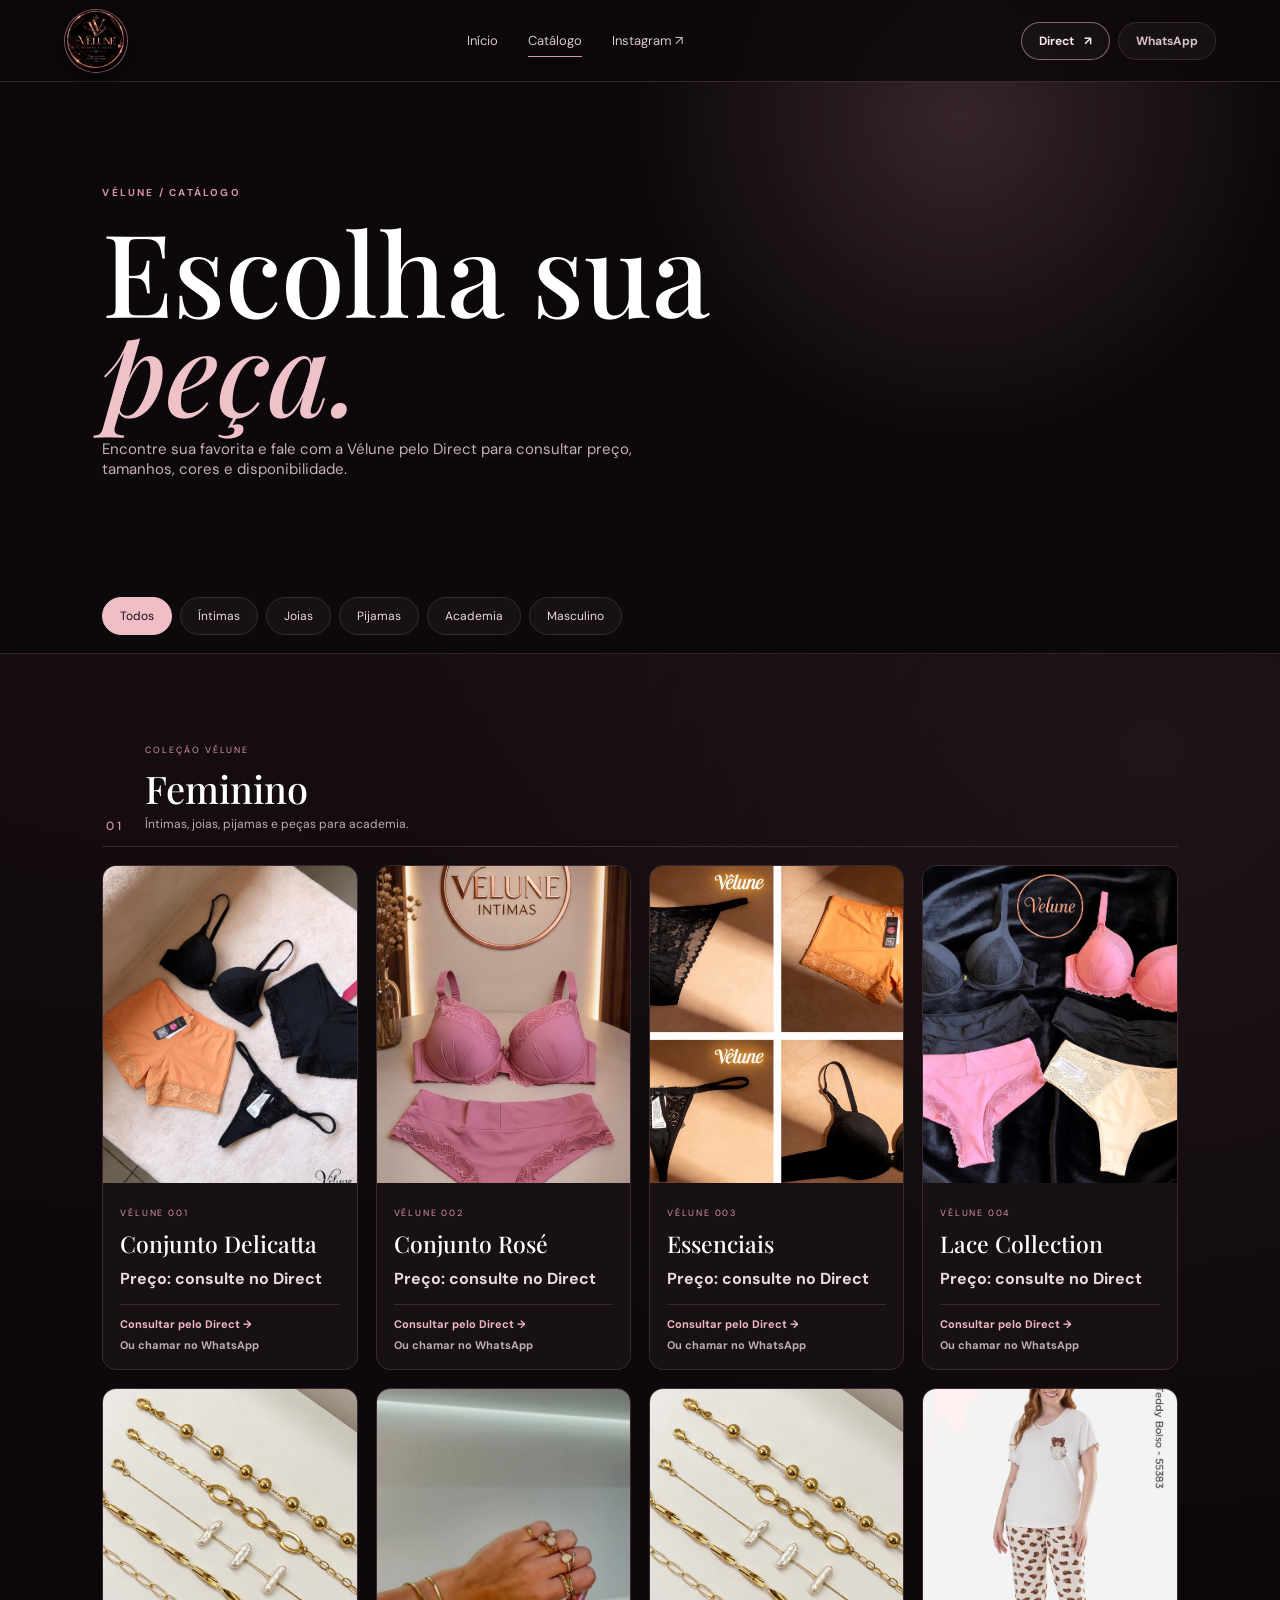
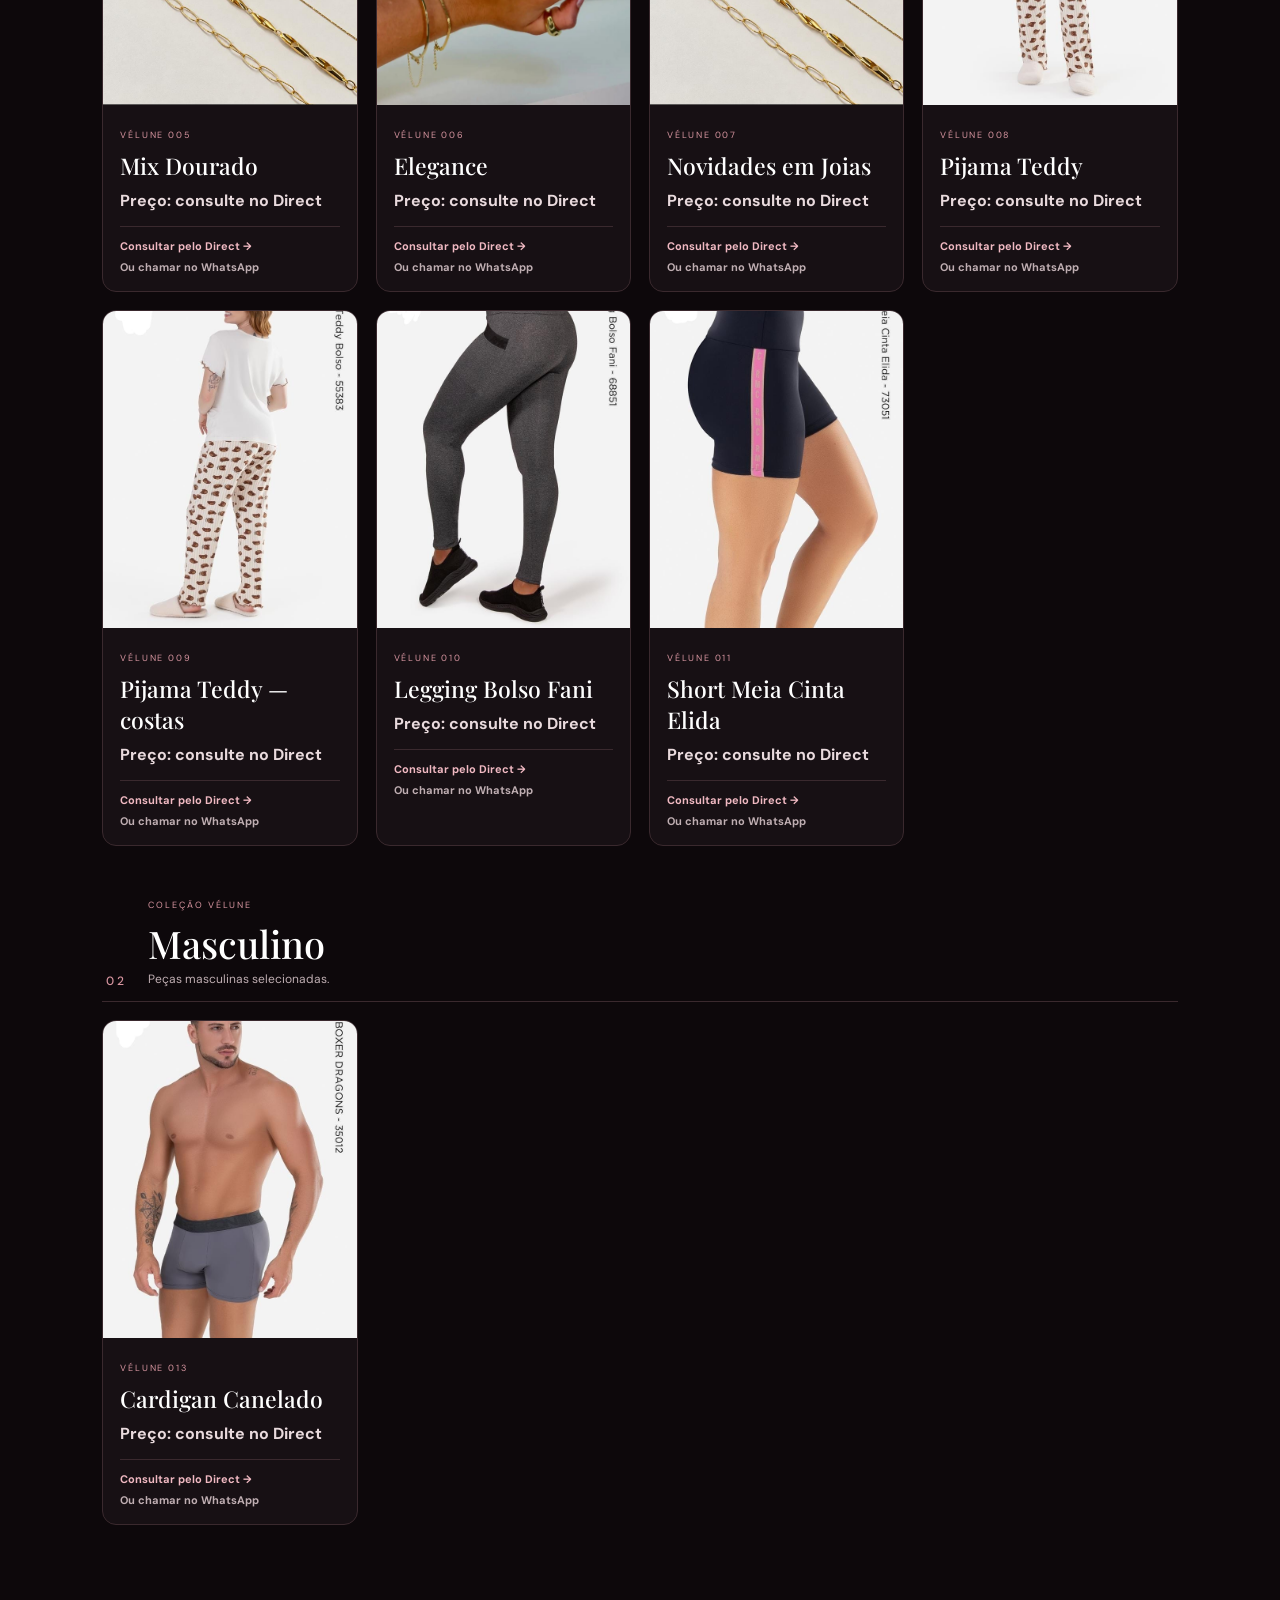
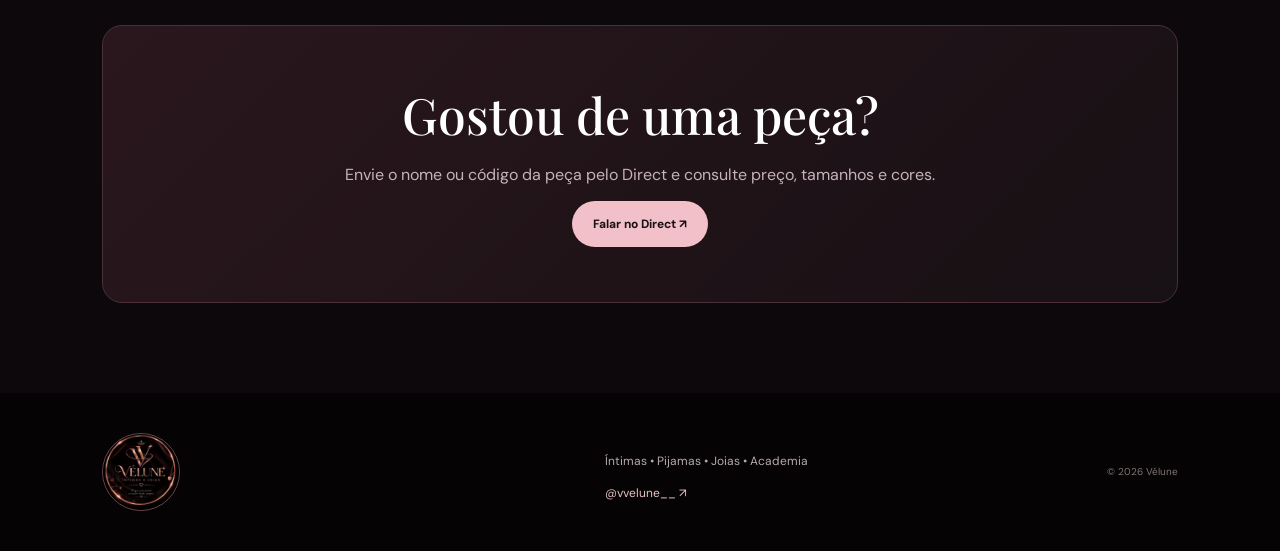
==== commit 676e53e8: "Add files via upload" ====
--- a/catalogo.html
+++ b/catalogo.html
@@ -1 +1 @@
-<!DOCTYPE html><html lang="pt-BR"><head><meta charset="UTF-8"><meta name="viewport" content="width=device-width,initial-scale=1"><title>Catálogo — Vélune</title><meta name="description" content="Catálogo Vélune: íntimas, pijamas, joias, academia e peças selecionadas."><link rel="preconnect" href="https://fonts.googleapis.com"><link rel="preconnect" href="https://fonts.gstatic.com" crossorigin><link href="https://fonts.googleapis.com/css2?family=DM+Sans:wght@400;500;600;700&family=Playfair+Display:ital,wght@0,500;0,600;1,500&display=swap" rel="stylesheet"><link rel="stylesheet" href="style.css"><link rel="icon" type="image/jpeg" href="assets/logo-velune-redonda.jpeg"></head><body><header class="header"><a href="index.html" class="logo"><img src="assets/logo-velune-redonda.jpeg" alt="Vélune"></a><nav class="nav" aria-label="Navegação principal"><a href="index.html">Início</a><a class="active" href="catalogo.html">Catálogo</a><a href="https://www.instagram.com/vvelune__/" target="_blank" rel="noopener noreferrer">Instagram ↗</a></nav><div class="header-actions"><a class="header-btn" href="https://ig.me/m/vvelune__" target="_blank" rel="noopener noreferrer">Direct <span>↗</span></a><a class="header-btn secondary" href="https://wa.me/5548996984121" target="_blank" rel="noopener noreferrer">WhatsApp</a></div><button class="menu" aria-label="Abrir menu" aria-expanded="false" type="button"></button></header><section class="catalog-hero"><div class="reveal"><small>VÉLUNE / CATÁLOGO</small><h1>Escolha sua<br><i>peça.</i></h1><p>Encontre sua favorita e fale com a Vélune pelo Direct para consultar preço, tamanhos, cores e disponibilidade.</p></div></section><div class="filters"><button class="active" data-cat="all">Todos</button><button data-cat="intimas">Íntimas</button><button data-cat="joias">Joias</button><button data-cat="pijamas">Pijamas</button><button data-cat="fitness">Academia</button><button data-cat="masculino">Masculino</button></div><section class="products"><article class="product reveal" data-cat="intimas"><div class="product-img"><img src="assets/intimas-conjunto.jpeg" alt="Conjunto Delicatta"></div><div class="product-info"><small>VÉLUNE 001</small><h3>Conjunto Delicatta</h3><strong class="price">Preço: consulte no Direct</strong><a class="direct-link" href="https://ig.me/m/vvelune__?text=Ol%C3%A1%21%20Tenho%20interesse%20em%20Conjunto%20Delicatta.%20Pode%20me%20informar%20o%20pre%C3%A7o%2C%20tamanhos%20e%20cores%20dispon%C3%ADveis%3F" target="_blank" rel="noopener noreferrer">Consultar pelo Direct →</a><a class="whatsapp-link" href="https://wa.me/5548996984121?text=Ol%C3%A1!%20Tenho%20interesse%20em%20Conjunto%20Delicatta" target="_blank" rel="noopener noreferrer">Ou chamar no WhatsApp</a></div></article><article class="product reveal" data-cat="intimas"><div class="product-img"><img src="assets/logo-pink.jpeg" alt="Conjunto Rosé"></div><div class="product-info"><small>VÉLUNE 002</small><h3>Conjunto Rosé</h3><strong class="price">Preço: consulte no Direct</strong><a class="direct-link" href="https://ig.me/m/vvelune__?text=Ol%C3%A1%21%20Tenho%20interesse%20em%20Conjunto%20Ros%C3%A9.%20Pode%20me%20informar%20o%20pre%C3%A7o%2C%20tamanhos%20e%20cores%20dispon%C3%ADveis%3F" target="_blank" rel="noopener noreferrer">Consultar pelo Direct →</a><a class="whatsapp-link" href="https://wa.me/5548996984121?text=Ol%C3%A1!%20Tenho%20interesse%20em%20Conjunto%20Rosé" target="_blank" rel="noopener noreferrer">Ou chamar no WhatsApp</a></div></article><article class="product reveal" data-cat="intimas"><div class="product-img"><img src="assets/intimas-colagem.jpeg" alt="Essenciais"></div><div class="product-info"><small>VÉLUNE 003</small><h3>Essenciais</h3><strong class="price">Preço: consulte no Direct</strong><a class="direct-link" href="https://ig.me/m/vvelune__?text=Ol%C3%A1%21%20Tenho%20interesse%20em%20Essenciais.%20Pode%20me%20informar%20o%20pre%C3%A7o%2C%20tamanhos%20e%20cores%20dispon%C3%ADveis%3F" target="_blank" rel="noopener noreferrer">Consultar pelo Direct →</a><a class="whatsapp-link" href="https://wa.me/5548996984121?text=Ol%C3%A1!%20Tenho%20interesse%20em%20Essenciais" target="_blank" rel="noopener noreferrer">Ou chamar no WhatsApp</a></div></article><article class="product reveal" data-cat="intimas"><div class="product-img"><img src="assets/intimas-variedades.jpeg" alt="Lace Collection"></div><div class="product-info"><small>VÉLUNE 004</small><h3>Lace Collection</h3><strong class="price">Preço: consulte no Direct</strong><a class="direct-link" href="https://ig.me/m/vvelune__?text=Ol%C3%A1%21%20Tenho%20interesse%20em%20Lace%20Collection.%20Pode%20me%20informar%20o%20pre%C3%A7o%2C%20tamanhos%20e%20cores%20dispon%C3%ADveis%3F" target="_blank" rel="noopener noreferrer">Consultar pelo Direct →</a><a class="whatsapp-link" href="https://wa.me/5548996984121?text=Ol%C3%A1!%20Tenho%20interesse%20em%20Lace%20Collection" target="_blank" rel="noopener noreferrer">Ou chamar no WhatsApp</a></div></article><article class="product reveal" data-cat="joias"><div class="product-img"><img src="assets/joias-colecao.jpeg" alt="Mix Dourado"></div><div class="product-info"><small>VÉLUNE 005</small><h3>Mix Dourado</h3><strong class="price">Preço: consulte no Direct</strong><a class="direct-link" href="https://ig.me/m/vvelune__?text=Ol%C3%A1%21%20Tenho%20interesse%20em%20Mix%20Dourado.%20Pode%20me%20informar%20o%20pre%C3%A7o%2C%20tamanhos%20e%20cores%20dispon%C3%ADveis%3F" target="_blank" rel="noopener noreferrer">Consultar pelo Direct →</a><a class="whatsapp-link" href="https://wa.me/5548996984121?text=Ol%C3%A1!%20Tenho%20interesse%20em%20Mix%20Dourado" target="_blank" rel="noopener noreferrer">Ou chamar no WhatsApp</a></div></article><article class="product reveal" data-cat="joias"><div class="product-img"><img src="assets/joias-mao.jpeg" alt="Elegance"></div><div class="product-info"><small>VÉLUNE 006</small><h3>Elegance</h3><strong class="price">Preço: consulte no Direct</strong><a class="direct-link" href="https://ig.me/m/vvelune__?text=Ol%C3%A1%21%20Tenho%20interesse%20em%20Elegance.%20Pode%20me%20informar%20o%20pre%C3%A7o%2C%20tamanhos%20e%20cores%20dispon%C3%ADveis%3F" target="_blank" rel="noopener noreferrer">Consultar pelo Direct →</a><a class="whatsapp-link" href="https://wa.me/5548996984121?text=Ol%C3%A1!%20Tenho%20interesse%20em%20Elegance" target="_blank" rel="noopener noreferrer">Ou chamar no WhatsApp</a></div></article><article class="product reveal" data-cat="joias"><div class="product-img"><img src="assets/joias-novidades.jpeg" alt="Novidades em Joias"></div><div class="product-info"><small>VÉLUNE 007</small><h3>Novidades em Joias</h3><strong class="price">Preço: consulte no Direct</strong><a class="direct-link" href="https://ig.me/m/vvelune__?text=Ol%C3%A1%21%20Tenho%20interesse%20em%20Novidades%20em%20Joias.%20Pode%20me%20informar%20o%20pre%C3%A7o%2C%20tamanhos%20e%20cores%20dispon%C3%ADveis%3F" target="_blank" rel="noopener noreferrer">Consultar pelo Direct →</a><a class="whatsapp-link" href="https://wa.me/5548996984121?text=Ol%C3%A1!%20Tenho%20interesse%20em%20Novidades%20em%20Joias" target="_blank" rel="noopener noreferrer">Ou chamar no WhatsApp</a></div></article><article class="product reveal" data-cat="pijamas"><div class="product-img"><img src="assets/pijama-teddy-frente.jpeg" alt="Pijama Teddy"></div><div class="product-info"><small>VÉLUNE 008</small><h3>Pijama Teddy</h3><strong class="price">Preço: consulte no Direct</strong><a class="direct-link" href="https://ig.me/m/vvelune__?text=Ol%C3%A1%21%20Tenho%20interesse%20em%20Pijama%20Teddy.%20Pode%20me%20informar%20o%20pre%C3%A7o%2C%20tamanhos%20e%20cores%20dispon%C3%ADveis%3F" target="_blank" rel="noopener noreferrer">Consultar pelo Direct →</a><a class="whatsapp-link" href="https://wa.me/5548996984121?text=Ol%C3%A1!%20Tenho%20interesse%20em%20Pijama%20Teddy" target="_blank" rel="noopener noreferrer">Ou chamar no WhatsApp</a></div></article><article class="product reveal" data-cat="pijamas"><div class="product-img"><img src="assets/pijama-teddy-costas.jpeg" alt="Pijama Teddy — costas"></div><div class="product-info"><small>VÉLUNE 009</small><h3>Pijama Teddy — costas</h3><strong class="price">Preço: consulte no Direct</strong><a class="direct-link" href="https://ig.me/m/vvelune__?text=Ol%C3%A1%21%20Tenho%20interesse%20em%20Pijama%20Teddy%20%E2%80%94%20costas.%20Pode%20me%20informar%20o%20pre%C3%A7o%2C%20tamanhos%20e%20cores%20dispon%C3%ADveis%3F" target="_blank" rel="noopener noreferrer">Consultar pelo Direct →</a><a class="whatsapp-link" href="https://wa.me/5548996984121?text=Ol%C3%A1!%20Tenho%20interesse%20em%20Pijama%20Teddy%20—%20costas" target="_blank" rel="noopener noreferrer">Ou chamar no WhatsApp</a></div></article><article class="product reveal" data-cat="fitness"><div class="product-img"><img src="assets/legging-bolso.jpeg" alt="Legging Bolso Fani"></div><div class="product-info"><small>VÉLUNE 010</small><h3>Legging Bolso Fani</h3><strong class="price">Preço: consulte no Direct</strong><a class="direct-link" href="https://ig.me/m/vvelune__?text=Ol%C3%A1%21%20Tenho%20interesse%20em%20Legging%20Bolso%20Fani.%20Pode%20me%20informar%20o%20pre%C3%A7o%2C%20tamanhos%20e%20cores%20dispon%C3%ADveis%3F" target="_blank" rel="noopener noreferrer">Consultar pelo Direct →</a><a class="whatsapp-link" href="https://wa.me/5548996984121?text=Ol%C3%A1!%20Tenho%20interesse%20em%20Legging%20Bolso%20Fani" target="_blank" rel="noopener noreferrer">Ou chamar no WhatsApp</a></div></article><article class="product reveal" data-cat="fitness"><div class="product-img"><img src="assets/short-meia-cinta.jpeg" alt="Short Meia Cinta Elida"></div><div class="product-info"><small>VÉLUNE 011</small><h3>Short Meia Cinta Elida</h3><strong class="price">Preço: consulte no Direct</strong><a class="direct-link" href="https://ig.me/m/vvelune__?text=Ol%C3%A1%21%20Tenho%20interesse%20em%20Short%20Meia%20Cinta%20Elida.%20Pode%20me%20informar%20o%20pre%C3%A7o%2C%20tamanhos%20e%20cores%20dispon%C3%ADveis%3F" target="_blank" rel="noopener noreferrer">Consultar pelo Direct →</a><a class="whatsapp-link" href="https://wa.me/5548996984121?text=Ol%C3%A1!%20Tenho%20interesse%20em%20Short%20Meia%20Cinta%20Elida" target="_blank" rel="noopener noreferrer">Ou chamar no WhatsApp</a></div></article><article class="product reveal" data-cat="fitness"><div class="product-img"><img src="assets/cardigan-canelado.jpeg" alt="Cardigan Canelado"></div><div class="product-info"><small>VÉLUNE 012</small><h3>Cardigan Canelado</h3><strong class="price">Preço: consulte no Direct</strong><a class="direct-link" href="https://ig.me/m/vvelune__?text=Ol%C3%A1%21%20Tenho%20interesse%20em%20Cardigan%20Canelado.%20Pode%20me%20informar%20o%20pre%C3%A7o%2C%20tamanhos%20e%20cores%20dispon%C3%ADveis%3F" target="_blank" rel="noopener noreferrer">Consultar pelo Direct →</a><a class="whatsapp-link" href="https://wa.me/5548996984121?text=Ol%C3%A1!%20Tenho%20interesse%20em%20Cardigan%20Canelado" target="_blank" rel="noopener noreferrer">Ou chamar no WhatsApp</a></div></article><article class="product reveal" data-cat="masculino"><div class="product-img"><img src="assets/cueca-boxer.jpeg" alt="Cueca Boxer Dragons"></div><div class="product-info"><small>VÉLUNE 013</small><h3>Cueca Boxer Dragons</h3><strong class="price">Preço: consulte no Direct</strong><a class="direct-link" href="https://ig.me/m/vvelune__?text=Ol%C3%A1%21%20Tenho%20interesse%20em%20Cueca%20Boxer%20Dragons.%20Pode%20me%20informar%20o%20pre%C3%A7o%2C%20tamanhos%20e%20cores%20dispon%C3%ADveis%3F" target="_blank" rel="noopener noreferrer">Consultar pelo Direct →</a><a class="whatsapp-link" href="https://wa.me/5548996984121?text=Ol%C3%A1!%20Tenho%20interesse%20em%20Cueca%20Boxer%20Dragons" target="_blank" rel="noopener noreferrer">Ou chamar no WhatsApp</a></div></article></section><section class="catalog-bottom"><h2>Gostou de uma peça?</h2><p>Envie o nome ou código da peça pelo Direct e consulte preço, tamanhos e cores.</p><a class="btn btn-dark" href="https://ig.me/m/vvelune__" target="_blank" rel="noopener noreferrer">Falar no Direct ↗</a></section><footer><div class="footer-logo"><img src="assets/logo-velune-redonda.jpeg" alt="Vélune"></div><div><p>Íntimas • Pijamas • Joias • Academia</p><a href="https://www.instagram.com/vvelune__/" target="_blank" rel="noopener noreferrer">@vvelune__ ↗</a></div><small>© 2026 Vélune</small></footer><script src="script.js"></script></body></html>+<!DOCTYPE html><html lang="pt-BR"><head><meta charset="UTF-8"><meta name="viewport" content="width=device-width,initial-scale=1"><title>Catálogo — Vélune</title><meta name="description" content="Catálogo Vélune: íntimas, pijamas, joias, academia e peças selecionadas."><link rel="preconnect" href="https://fonts.googleapis.com"><link rel="preconnect" href="https://fonts.gstatic.com" crossorigin><link href="https://fonts.googleapis.com/css2?family=DM+Sans:wght@400;500;600;700&family=Playfair+Display:ital,wght@0,500;0,600;1,500&display=swap" rel="stylesheet"><link rel="stylesheet" href="style.css"><link rel="icon" type="image/jpeg" href="assets/logo-velune-redonda.jpeg"></head><body><header class="header"><a href="index.html" class="logo"><img src="assets/logo-velune-redonda.jpeg" alt="Vélune"></a><nav class="nav" aria-label="Navegação principal"><a href="index.html">Início</a><a class="active" href="catalogo.html">Catálogo</a><a href="https://www.instagram.com/vvelune__/" target="_blank" rel="noopener noreferrer">Instagram ↗</a></nav><div class="header-actions"><a class="header-btn" href="https://ig.me/m/vvelune__" target="_blank" rel="noopener noreferrer">Direct <span>↗</span></a><a class="header-btn secondary" href="https://wa.me/5548996984121" target="_blank" rel="noopener noreferrer">WhatsApp</a></div><button class="menu" aria-label="Abrir menu" aria-expanded="false" type="button"></button></header><section class="catalog-hero"><div class="reveal"><small>VÉLUNE / CATÁLOGO</small><h1>Escolha sua<br><i>peça.</i></h1><p>Encontre sua favorita e fale com a Vélune pelo Direct para consultar preço, tamanhos, cores e disponibilidade.</p></div></section><div class="filters"><button class="active" data-cat="all">Todos</button><button data-cat="intimas">Íntimas</button><button data-cat="joias">Joias</button><button data-cat="pijamas">Pijamas</button><button data-cat="fitness">Academia</button><button data-cat="masculino">Masculino</button></div><section class="products"><div class="catalog-section-title" data-section="feminino"><span>01</span><div><small>COLEÇÃO VÉLUNE</small><h2>Feminino</h2><p>Íntimas, joias, pijamas e peças para academia.</p></div></div><article class="product reveal" data-cat="intimas"><div class="product-img"><img src="assets/intimas-conjunto.jpeg" alt="Conjunto Delicatta"></div><div class="product-info"><small>VÉLUNE 001</small><h3>Conjunto Delicatta</h3><strong class="price">Preço: consulte no Direct</strong><a class="direct-link" href="https://ig.me/m/vvelune__?text=Ol%C3%A1%21%20Tenho%20interesse%20em%20Conjunto%20Delicatta.%20Pode%20me%20informar%20o%20pre%C3%A7o%2C%20tamanhos%20e%20cores%20dispon%C3%ADveis%3F" target="_blank" rel="noopener noreferrer">Consultar pelo Direct →</a><a class="whatsapp-link" href="https://wa.me/5548996984121?text=Ol%C3%A1!%20Tenho%20interesse%20em%20Conjunto%20Delicatta" target="_blank" rel="noopener noreferrer">Ou chamar no WhatsApp</a></div></article><article class="product reveal" data-cat="intimas"><div class="product-img"><img src="assets/logo-pink.jpeg" alt="Conjunto Rosé"></div><div class="product-info"><small>VÉLUNE 002</small><h3>Conjunto Rosé</h3><strong class="price">Preço: consulte no Direct</strong><a class="direct-link" href="https://ig.me/m/vvelune__?text=Ol%C3%A1%21%20Tenho%20interesse%20em%20Conjunto%20Ros%C3%A9.%20Pode%20me%20informar%20o%20pre%C3%A7o%2C%20tamanhos%20e%20cores%20dispon%C3%ADveis%3F" target="_blank" rel="noopener noreferrer">Consultar pelo Direct →</a><a class="whatsapp-link" href="https://wa.me/5548996984121?text=Ol%C3%A1!%20Tenho%20interesse%20em%20Conjunto%20Rosé" target="_blank" rel="noopener noreferrer">Ou chamar no WhatsApp</a></div></article><article class="product reveal" data-cat="intimas"><div class="product-img"><img src="assets/intimas-colagem.jpeg" alt="Essenciais"></div><div class="product-info"><small>VÉLUNE 003</small><h3>Essenciais</h3><strong class="price">Preço: consulte no Direct</strong><a class="direct-link" href="https://ig.me/m/vvelune__?text=Ol%C3%A1%21%20Tenho%20interesse%20em%20Essenciais.%20Pode%20me%20informar%20o%20pre%C3%A7o%2C%20tamanhos%20e%20cores%20dispon%C3%ADveis%3F" target="_blank" rel="noopener noreferrer">Consultar pelo Direct →</a><a class="whatsapp-link" href="https://wa.me/5548996984121?text=Ol%C3%A1!%20Tenho%20interesse%20em%20Essenciais" target="_blank" rel="noopener noreferrer">Ou chamar no WhatsApp</a></div></article><article class="product reveal" data-cat="intimas"><div class="product-img"><img src="assets/intimas-variedades.jpeg" alt="Lace Collection"></div><div class="product-info"><small>VÉLUNE 004</small><h3>Lace Collection</h3><strong class="price">Preço: consulte no Direct</strong><a class="direct-link" href="https://ig.me/m/vvelune__?text=Ol%C3%A1%21%20Tenho%20interesse%20em%20Lace%20Collection.%20Pode%20me%20informar%20o%20pre%C3%A7o%2C%20tamanhos%20e%20cores%20dispon%C3%ADveis%3F" target="_blank" rel="noopener noreferrer">Consultar pelo Direct →</a><a class="whatsapp-link" href="https://wa.me/5548996984121?text=Ol%C3%A1!%20Tenho%20interesse%20em%20Lace%20Collection" target="_blank" rel="noopener noreferrer">Ou chamar no WhatsApp</a></div></article><article class="product reveal" data-cat="joias"><div class="product-img"><img src="assets/joias-colecao.jpeg" alt="Mix Dourado"></div><div class="product-info"><small>VÉLUNE 005</small><h3>Mix Dourado</h3><strong class="price">Preço: consulte no Direct</strong><a class="direct-link" href="https://ig.me/m/vvelune__?text=Ol%C3%A1%21%20Tenho%20interesse%20em%20Mix%20Dourado.%20Pode%20me%20informar%20o%20pre%C3%A7o%2C%20tamanhos%20e%20cores%20dispon%C3%ADveis%3F" target="_blank" rel="noopener noreferrer">Consultar pelo Direct →</a><a class="whatsapp-link" href="https://wa.me/5548996984121?text=Ol%C3%A1!%20Tenho%20interesse%20em%20Mix%20Dourado" target="_blank" rel="noopener noreferrer">Ou chamar no WhatsApp</a></div></article><article class="product reveal" data-cat="joias"><div class="product-img"><img src="assets/joias-mao.jpeg" alt="Elegance"></div><div class="product-info"><small>VÉLUNE 006</small><h3>Elegance</h3><strong class="price">Preço: consulte no Direct</strong><a class="direct-link" href="https://ig.me/m/vvelune__?text=Ol%C3%A1%21%20Tenho%20interesse%20em%20Elegance.%20Pode%20me%20informar%20o%20pre%C3%A7o%2C%20tamanhos%20e%20cores%20dispon%C3%ADveis%3F" target="_blank" rel="noopener noreferrer">Consultar pelo Direct →</a><a class="whatsapp-link" href="https://wa.me/5548996984121?text=Ol%C3%A1!%20Tenho%20interesse%20em%20Elegance" target="_blank" rel="noopener noreferrer">Ou chamar no WhatsApp</a></div></article><article class="product reveal" data-cat="joias"><div class="product-img"><img src="assets/joias-novidades.jpeg" alt="Novidades em Joias"></div><div class="product-info"><small>VÉLUNE 007</small><h3>Novidades em Joias</h3><strong class="price">Preço: consulte no Direct</strong><a class="direct-link" href="https://ig.me/m/vvelune__?text=Ol%C3%A1%21%20Tenho%20interesse%20em%20Novidades%20em%20Joias.%20Pode%20me%20informar%20o%20pre%C3%A7o%2C%20tamanhos%20e%20cores%20dispon%C3%ADveis%3F" target="_blank" rel="noopener noreferrer">Consultar pelo Direct →</a><a class="whatsapp-link" href="https://wa.me/5548996984121?text=Ol%C3%A1!%20Tenho%20interesse%20em%20Novidades%20em%20Joias" target="_blank" rel="noopener noreferrer">Ou chamar no WhatsApp</a></div></article><article class="product reveal" data-cat="pijamas"><div class="product-img"><img src="assets/pijama-teddy-frente.jpeg" alt="Pijama Teddy"></div><div class="product-info"><small>VÉLUNE 008</small><h3>Pijama Teddy</h3><strong class="price">Preço: consulte no Direct</strong><a class="direct-link" href="https://ig.me/m/vvelune__?text=Ol%C3%A1%21%20Tenho%20interesse%20em%20Pijama%20Teddy.%20Pode%20me%20informar%20o%20pre%C3%A7o%2C%20tamanhos%20e%20cores%20dispon%C3%ADveis%3F" target="_blank" rel="noopener noreferrer">Consultar pelo Direct →</a><a class="whatsapp-link" href="https://wa.me/5548996984121?text=Ol%C3%A1!%20Tenho%20interesse%20em%20Pijama%20Teddy" target="_blank" rel="noopener noreferrer">Ou chamar no WhatsApp</a></div></article><article class="product reveal" data-cat="pijamas"><div class="product-img"><img src="assets/pijama-teddy-costas.jpeg" alt="Pijama Teddy — costas"></div><div class="product-info"><small>VÉLUNE 009</small><h3>Pijama Teddy — costas</h3><strong class="price">Preço: consulte no Direct</strong><a class="direct-link" href="https://ig.me/m/vvelune__?text=Ol%C3%A1%21%20Tenho%20interesse%20em%20Pijama%20Teddy%20%E2%80%94%20costas.%20Pode%20me%20informar%20o%20pre%C3%A7o%2C%20tamanhos%20e%20cores%20dispon%C3%ADveis%3F" target="_blank" rel="noopener noreferrer">Consultar pelo Direct →</a><a class="whatsapp-link" href="https://wa.me/5548996984121?text=Ol%C3%A1!%20Tenho%20interesse%20em%20Pijama%20Teddy%20—%20costas" target="_blank" rel="noopener noreferrer">Ou chamar no WhatsApp</a></div></article><article class="product reveal" data-cat="fitness"><div class="product-img"><img src="assets/legging-bolso.jpeg" alt="Legging Bolso Fani"></div><div class="product-info"><small>VÉLUNE 010</small><h3>Legging Bolso Fani</h3><strong class="price">Preço: consulte no Direct</strong><a class="direct-link" href="https://ig.me/m/vvelune__?text=Ol%C3%A1%21%20Tenho%20interesse%20em%20Legging%20Bolso%20Fani.%20Pode%20me%20informar%20o%20pre%C3%A7o%2C%20tamanhos%20e%20cores%20dispon%C3%ADveis%3F" target="_blank" rel="noopener noreferrer">Consultar pelo Direct →</a><a class="whatsapp-link" href="https://wa.me/5548996984121?text=Ol%C3%A1!%20Tenho%20interesse%20em%20Legging%20Bolso%20Fani" target="_blank" rel="noopener noreferrer">Ou chamar no WhatsApp</a></div></article><article class="product reveal" data-cat="fitness"><div class="product-img"><img src="assets/short-meia-cinta.jpeg" alt="Short Meia Cinta Elida"></div><div class="product-info"><small>VÉLUNE 011</small><h3>Short Meia Cinta Elida</h3><strong class="price">Preço: consulte no Direct</strong><a class="direct-link" href="https://ig.me/m/vvelune__?text=Ol%C3%A1%21%20Tenho%20interesse%20em%20Short%20Meia%20Cinta%20Elida.%20Pode%20me%20informar%20o%20pre%C3%A7o%2C%20tamanhos%20e%20cores%20dispon%C3%ADveis%3F" target="_blank" rel="noopener noreferrer">Consultar pelo Direct →</a><a class="whatsapp-link" href="https://wa.me/5548996984121?text=Ol%C3%A1!%20Tenho%20interesse%20em%20Short%20Meia%20Cinta%20Elida" target="_blank" rel="noopener noreferrer">Ou chamar no WhatsApp</a></div></article><div class="catalog-section-title" data-section="masculino"><span>02</span><div><small>COLEÇÃO VÉLUNE</small><h2>Masculino</h2><p>Peças masculinas selecionadas.</p></div></div><article class="product reveal" data-cat="masculino"><div class="product-img"><img src="assets/cardigan-canelado.jpeg" alt="Cardigan Canelado"></div><div class="product-info"><small>VÉLUNE 013</small><h3>Cardigan Canelado</h3><strong class="price">Preço: consulte no Direct</strong><a class="direct-link" href="https://ig.me/m/vvelune__?text=Ol%C3%A1%21%20Tenho%20interesse%20em%20Cardigan%20Canelado.%20Pode%20me%20informar%20o%20pre%C3%A7o%2C%20tamanhos%20e%20cores%20dispon%C3%ADveis%3F" target="_blank" rel="noopener noreferrer">Consultar pelo Direct →</a><a class="whatsapp-link" href="https://wa.me/5548996984121?text=Ol%C3%A1!%20Tenho%20interesse%20em%20Cardigan%20Canelado" target="_blank" rel="noopener noreferrer">Ou chamar no WhatsApp</a></div></article></section><section class="catalog-bottom"><h2>Gostou de uma peça?</h2><p>Envie o nome ou código da peça pelo Direct e consulte preço, tamanhos e cores.</p><a class="btn btn-dark" href="https://ig.me/m/vvelune__" target="_blank" rel="noopener noreferrer">Falar no Direct ↗</a></section><footer><div class="footer-logo"><img src="assets/logo-velune-redonda.jpeg" alt="Vélune"></div><div><p>Íntimas • Pijamas • Joias • Academia</p><a href="https://www.instagram.com/vvelune__/" target="_blank" rel="noopener noreferrer">@vvelune__ ↗</a></div><small>© 2026 Vélune</small></footer><script src="script.js"></script></body></html>
--- a/style.css
+++ b/style.css
@@ -208,3 +208,13 @@
 .footer-logo{width:78px;height:78px;border-radius:50%;overflow:hidden;border:1px solid rgba(215,154,165,.45)}.footer-logo img{width:100%;height:100%;object-fit:cover;border-radius:50%}
 .hero-logo-mark{width:170px;height:170px;border-radius:50%;overflow:hidden;border:1px solid rgba(215,154,165,.45);background:#0d080b}.hero-logo-mark img{object-fit:cover;border-radius:50%}
 @media(max-width:850px){.logo{width:54px;height:54px}.nav{background:rgba(18,10,14,.98);border-color:#3a292e}.nav a{color:#eadcdf}.nav a:hover{background:#27171c}.hero{background:#0d080b}.footer-logo{width:70px;height:70px}.hero-logo-mark{width:120px;height:120px}.header-actions .secondary{display:none}}
+
+
+/* Separação visual correta das coleções */
+.catalog-section-title{grid-column:1/-1;display:flex;align-items:end;gap:22px;padding:18px 4px 4px;margin-top:10px;border-bottom:1px solid #3a292e}
+.catalog-section-title span{font:500 12px "DM Sans";color:#d795a0;letter-spacing:.18em;padding-bottom:8px}
+.catalog-section-title small{font-size:9px;letter-spacing:.22em;color:#d795a0}
+.catalog-section-title h2{margin:5px 0 2px;font:500 38px "Playfair Display";color:#fff}
+.catalog-section-title p{margin:0 0 10px;color:#bfaeb2;font-size:12px}
+.catalog-section-title.is-hidden{display:none}
+@media(max-width:850px){.catalog-section-title{gap:14px}.catalog-section-title h2{font-size:32px}.catalog-section-title p{font-size:11px}}
